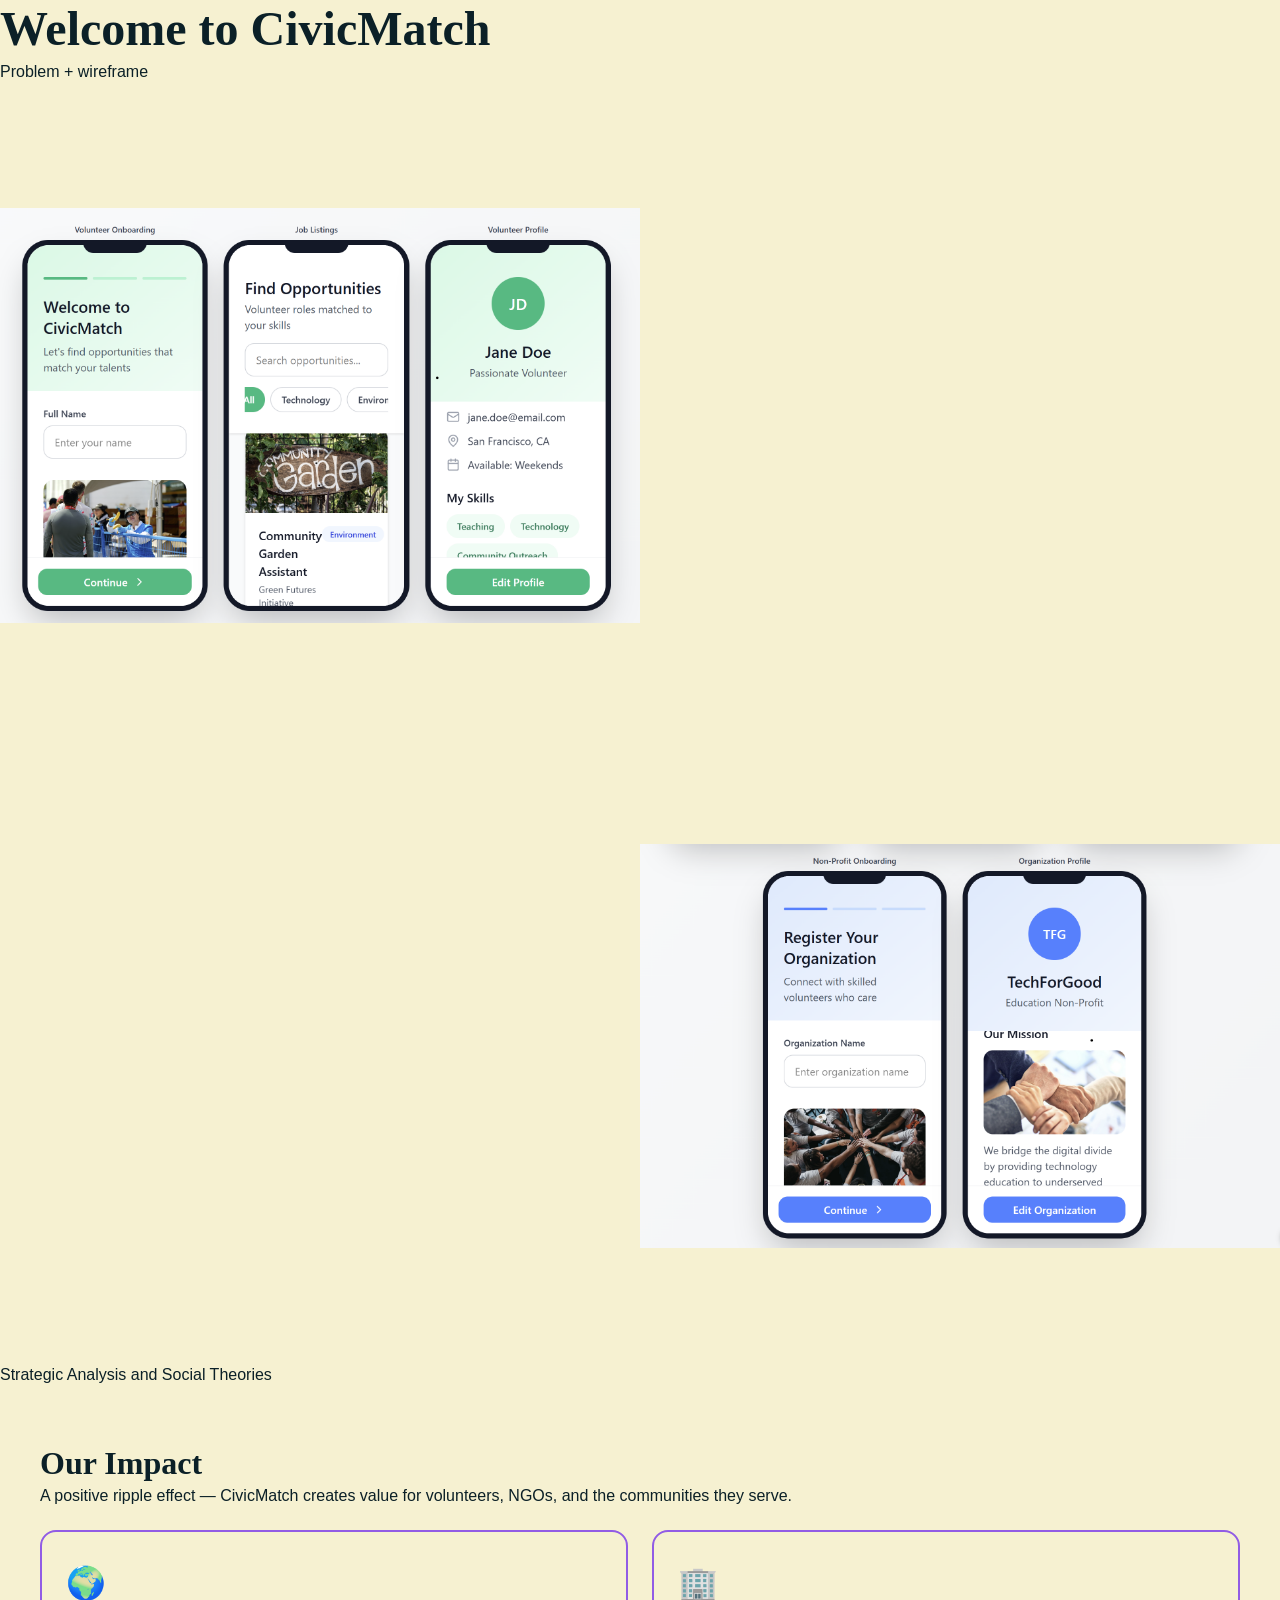
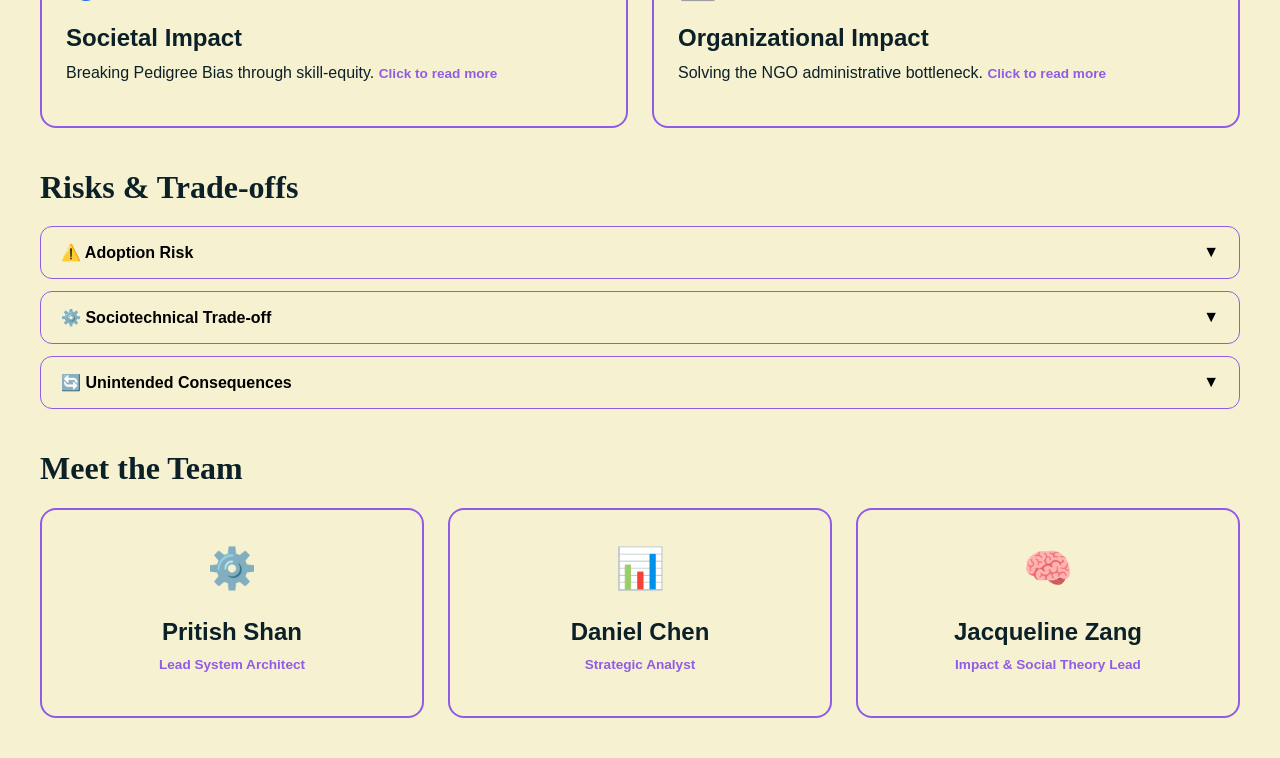
==== index.html @ 81a557d1 "impact + team section, style changes + js addition" ====
<!DOCTYPE html>
<html lang="en">
<head>
    <meta charset="UTF-8">
    <meta name="viewport" content="width=device-width, initial-scale=1.0">
    <title>CivicMatch</title>
    <link rel="stylesheet" href="style.css">
    <script src="script.js" defer></script>
</head>
<body>
    <h1>Welcome to CivicMatch</h1>
    <div class="wireframes"><p>Problem + wireframe</p>
        <img class="left" alt="volunteer view "src="./assets/volunteer_view.png"/>
        <img class="right" alt="org"src="./assets/organization_view.png"/>
    </div>
    <div><p>Strategic Analysis and Social Theories</p></div>
    <div id="impact">

        <h2>Our Impact</h2>
        <p>A positive ripple effect — CivicMatch creates value for volunteers, NGOs, and the communities they serve.</p>

        <div class="impact-cards">
            <div class="impact-card" onclick="expandCard(this)">
            <div class="impact-icon">🌍</div>
            <h3>Societal Impact</h3>
            <p class="card-preview">Breaking Pedigree Bias through skill-equity. <span class="read-more-hint">Click to read more</span></p>
            <p class="card-full">We weight community-lived experience equally with degrees, expanding who gets recognized as an expert. We gather people truly passionate about social good — those willing to put their professional skills to work for their communities.</p>
            </div>
            <div class="impact-card" onclick="expandCard(this)">
            <div class="impact-icon">🏢</div>
            <h3>Organizational Impact</h3>
            <p class="card-preview">Solving the NGO administrative bottleneck. <span class="read-more-hint">Click to read more</span></p>
            <p class="card-full">By automating the screening process, we allow non-profits to scale their impact without needing more human capital — freeing staff to focus on the mission, not the paperwork.</p>
            </div>
        </div>

        <h2>Risks & Trade-offs</h2>

        <div class="risk-list">
            <div class="risk-item">
            <button class="risk-btn" onclick="toggleRisk(this)">⚠️ Adoption Risk <span class="arrow">▼</span></button>
            <div class="risk-content">
                <p>Ease of use isn't enough. If students don't perceive the Impact Passport as a legitimate credential, adoption will stall. We mitigate this through institutional partnerships with universities and recruiters.</p>
            </div>
            </div>
            <div class="risk-item">
            <button class="risk-btn" onclick="toggleRisk(this)">⚙️ Sociotechnical Trade-off <span class="arrow">▼</span></button>
            <div class="risk-content">
                <p>AI-driven platforms risk making community service feel cold. We counteract this with:</p>
                <ul>
                <li><strong>Human-Centric Connection:</strong> The AI handles only logistics. The service stays human-to-human.</li>
                <li><strong>Algorithmic Equity:</strong> Our Skill-Graph weights lived experience equally with academic credentials.</li>
                </ul>
            </div>
            </div>
            <div class="risk-item">
            <button class="risk-btn" onclick="toggleRisk(this)">🔄 Unintended Consequences <span class="arrow">▼</span></button>
            <div class="risk-content">
                <p>Our system identifies tasks NGOs leave undone due to budget constraints. We don't replace jobs — we fill the gaps that hold community progress back.</p>
            </div>
            </div>
        </div>

        <h2>Meet the Team</h2>

        <div class="team-grid">
            <div class="team-card" onclick="showBio('pritish')">
            <div class="team-icon">⚙️</div>
            <h3>Pritish Shan</h3>
            <p class="team-role">Lead System Architect</p>
            </div>
            <div class="team-card" onclick="showBio('daniel')">
            <div class="team-icon">📊</div>
            <h3>Daniel Chen</h3>
            <p class="team-role">Strategic Analyst</p>
            </div>
            <div class="team-card" onclick="showBio('jacqueline')">
            <div class="team-icon">🧠</div>
            <h3>Jacqueline Zang</h3>
            <p class="team-role">Impact & Social Theory Lead</p>
            </div>
        </div>

        <div id="bio-box">
            <button id="bio-close" onclick="closeBio()">✕</button>
            <div id="bio-content"></div>
        </div>

        </div>
        </body>
        </html>
---- style.css ----
.wireframes img {
    width: 50vw;
    height: 70vh;
}
.wireframes {
    display: flex;
    flex-direction: column;
    width: 100%; /* Use 100% instead of 100vw to avoid scrollbars */
}

.wireframes .left {
    align-self: flex-start;
    border-radius: 25px;
}
.wireframes .right {
    align-self: flex-end;
    border-radius: 25px;
}

@import url('https://fonts.googleapis.com/css2?family=Playfair+Display:wght@600;700&family=DM+Sans:wght@300;400;500;600&display=swap');

/* ─── COLOR VARIABLES ─────────────────────────
   Use these everywhere instead of hardcoding hex.
   Example: color: var(--navy);
─────────────────────────────────────────────── */
:root {
  --navy:      #0B2027;   /* headings, navbar, footer backgrounds */
  --teal:      #40798C;   /* buttons, links, highlights */
  --teal-soft: #70A9A1;   /* hover states, icons */
  --mint:      #E5FBED;   /* light section backgrounds, cards */
  --sage:      #CFD7C7;   /* borders, dividers */
  --cream:     #F6F1D1;   /* page background */
}

/* ─── BASE ────────────────────────────────────── */
*, *::before, *::after {
  box-sizing: border-box;
  margin: 0;
  padding: 0;
}

body {
  font-family: 'DM Sans', sans-serif;
  font-size: 16px;
  line-height: 1.7;
  color: var(--navy);
  background-color: var(--cream);
}

/* ─── TYPOGRAPHY ──────────────────────────────── */
h1, h2 {
  font-family: 'Playfair Display', serif;
  font-weight: 700;
  color: var(--navy);
  line-height: 1.2;
}

h3, h4, h5, h6 {
  font-family: 'DM Sans', sans-serif;
  font-weight: 600;
  color: var(--navy);
}

h1 { font-size: 3rem; }
h2 { font-size: 2rem; }
h3 { font-size: 1.5rem; }
h4 { font-size: 1.25rem; }

p { margin-bottom: 1rem; }

a {
  color: var(--teal);
  text-decoration: none;
}

a:hover {
  color: var(--teal-soft);
}

/* ─── WIREFRAME IMAGES (from starter) ────────── */
.wireframes {
  display: flex;
  flex-direction: column;
  width: 100%;
}

.wireframes img {
  width: 50vw;
  height: 70vh;
  object-fit: contain;
}

.wireframes .left {
  align-self: flex-start;
  border-radius: 25px;
}

.wireframes .right {
  align-self: flex-end;
  border-radius: 25px;
}

#impact {
  padding: 40px;
}

.impact-cards {
  display: grid;
  grid-template-columns: 1fr 1fr;
  gap: 24px;
  margin: 20px 0 40px 0;
}

.impact-card {
  border: 2px solid #915CE5;
  border-radius: 16px;
  padding: 24px;
  cursor: pointer;
  transition: box-shadow 0.2s;
}

.impact-card:hover {
  box-shadow: 0 4px 16px rgba(145, 92, 229, 0.2);
}

.impact-icon {
  font-size: 2rem;
  margin-bottom: 8px;
}

.card-full {
  display: none;
  margin-top: 10px;
  color: #555;
}

.read-more-hint {
  color: #915CE5;
  font-weight: bold;
  font-size: 0.85rem;
}

.risk-list {
  margin: 20px 0 40px 0;
}

.risk-item {
  border: 1px solid #915CE5;
  border-radius: 12px;
  margin-bottom: 12px;
  overflow: hidden;
}

.risk-btn {
  width: 100%;
  text-align: left;
  padding: 16px 20px;
  font-size: 1rem;
  font-weight: bold;
  background: none;
  border: none;
  cursor: pointer;
  display: flex;
  justify-content: space-between;
}

.risk-btn:hover {
  background-color: #f3eeff;
}

.risk-content {
  display: none;
  padding: 0 20px 16px 20px;
}

.risk-content ul {
  margin-top: 8px;
  padding-left: 20px;
}

.risk-content li {
  margin-bottom: 6px;
}

.team-grid {
  display: grid;
  grid-template-columns: 1fr 1fr 1fr;
  gap: 24px;
  margin-top: 20px;
}

.team-card {
  border: 2px solid #915CE5;
  border-radius: 16px;
  padding: 24px;
  text-align: center;
  cursor: pointer;
  transition: box-shadow 0.2s;
}

.team-card:hover {
  box-shadow: 0 4px 16px rgba(145, 92, 229, 0.2);
}

.team-icon {
  font-size: 2.5rem;
  margin-bottom: 10px;
}

.team-role {
  color: #915CE5;
  font-weight: bold;
  font-size: 0.85rem;
}

#bio-box {
  display: none;
  border: 2px solid #915CE5;
  border-radius: 16px;
  padding: 30px;
  margin-top: 24px;
  position: relative;
}

#bio-close {
  position: absolute;
  top: 12px;
  right: 16px;
  background: none;
  border: none;
  font-size: 1.2rem;
  cursor: pointer;
  color: #915CE5;
}
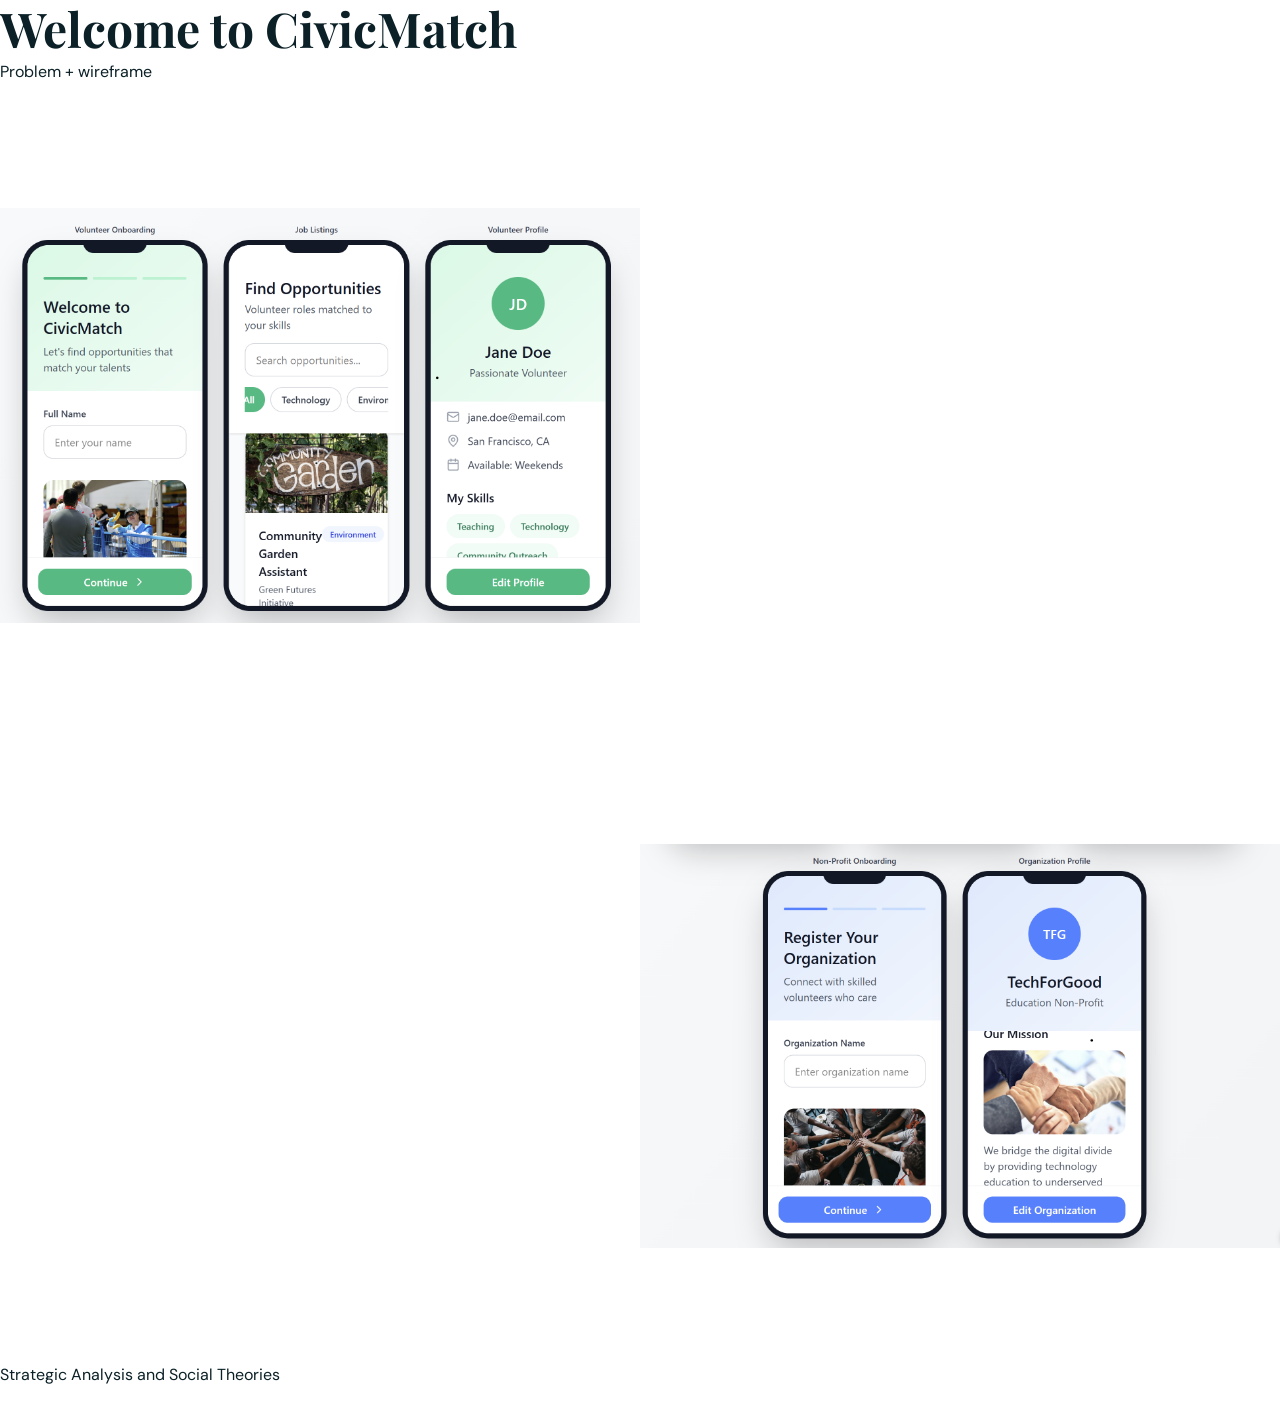
==== commit 3ff0f2c6: "edit index.html for impact.html" ====
--- a/index.html
+++ b/index.html
@@ -14,78 +14,5 @@
         <img class="right" alt="org"src="./assets/organization_view.png"/>
     </div>
     <div><p>Strategic Analysis and Social Theories</p></div>
-    <div id="impact">
-
-        <h2>Our Impact</h2>
-        <p>A positive ripple effect — CivicMatch creates value for volunteers, NGOs, and the communities they serve.</p>
-
-        <div class="impact-cards">
-            <div class="impact-card" onclick="expandCard(this)">
-            <div class="impact-icon">🌍</div>
-            <h3>Societal Impact</h3>
-            <p class="card-preview">Breaking Pedigree Bias through skill-equity. <span class="read-more-hint">Click to read more</span></p>
-            <p class="card-full">We weight community-lived experience equally with degrees, expanding who gets recognized as an expert. We gather people truly passionate about social good — those willing to put their professional skills to work for their communities.</p>
-            </div>
-            <div class="impact-card" onclick="expandCard(this)">
-            <div class="impact-icon">🏢</div>
-            <h3>Organizational Impact</h3>
-            <p class="card-preview">Solving the NGO administrative bottleneck. <span class="read-more-hint">Click to read more</span></p>
-            <p class="card-full">By automating the screening process, we allow non-profits to scale their impact without needing more human capital — freeing staff to focus on the mission, not the paperwork.</p>
-            </div>
-        </div>
-
-        <h2>Risks & Trade-offs</h2>
-
-        <div class="risk-list">
-            <div class="risk-item">
-            <button class="risk-btn" onclick="toggleRisk(this)">⚠️ Adoption Risk <span class="arrow">▼</span></button>
-            <div class="risk-content">
-                <p>Ease of use isn't enough. If students don't perceive the Impact Passport as a legitimate credential, adoption will stall. We mitigate this through institutional partnerships with universities and recruiters.</p>
-            </div>
-            </div>
-            <div class="risk-item">
-            <button class="risk-btn" onclick="toggleRisk(this)">⚙️ Sociotechnical Trade-off <span class="arrow">▼</span></button>
-            <div class="risk-content">
-                <p>AI-driven platforms risk making community service feel cold. We counteract this with:</p>
-                <ul>
-                <li><strong>Human-Centric Connection:</strong> The AI handles only logistics. The service stays human-to-human.</li>
-                <li><strong>Algorithmic Equity:</strong> Our Skill-Graph weights lived experience equally with academic credentials.</li>
-                </ul>
-            </div>
-            </div>
-            <div class="risk-item">
-            <button class="risk-btn" onclick="toggleRisk(this)">🔄 Unintended Consequences <span class="arrow">▼</span></button>
-            <div class="risk-content">
-                <p>Our system identifies tasks NGOs leave undone due to budget constraints. We don't replace jobs — we fill the gaps that hold community progress back.</p>
-            </div>
-            </div>
-        </div>
-
-        <h2>Meet the Team</h2>
-
-        <div class="team-grid">
-            <div class="team-card" onclick="showBio('pritish')">
-            <div class="team-icon">⚙️</div>
-            <h3>Pritish Shan</h3>
-            <p class="team-role">Lead System Architect</p>
-            </div>
-            <div class="team-card" onclick="showBio('daniel')">
-            <div class="team-icon">📊</div>
-            <h3>Daniel Chen</h3>
-            <p class="team-role">Strategic Analyst</p>
-            </div>
-            <div class="team-card" onclick="showBio('jacqueline')">
-            <div class="team-icon">🧠</div>
-            <h3>Jacqueline Zang</h3>
-            <p class="team-role">Impact & Social Theory Lead</p>
-            </div>
-        </div>
-
-        <div id="bio-box">
-            <button id="bio-close" onclick="closeBio()">✕</button>
-            <div id="bio-content"></div>
-        </div>
-
-        </div>
-        </body>
-        </html>+</body>
+</html>
--- a/style.css
+++ b/style.css
@@ -1,3 +1,5 @@
+@import url('https://fonts.googleapis.com/css2?family=Playfair+Display:wght@600;700&family=DM+Sans:wght@300;400;500;600&display=swap');
+
 .wireframes img {
     width: 50vw;
     height: 70vh;
@@ -16,8 +18,6 @@
     align-self: flex-end;
     border-radius: 25px;
 }
-
-@import url('https://fonts.googleapis.com/css2?family=Playfair+Display:wght@600;700&family=DM+Sans:wght@300;400;500;600&display=swap');
 
 /* ─── COLOR VARIABLES ─────────────────────────
    Use these everywhere instead of hardcoding hex.
@@ -29,7 +29,7 @@
   --teal-soft: #70A9A1;   /* hover states, icons */
   --mint:      #E5FBED;   /* light section backgrounds, cards */
   --sage:      #CFD7C7;   /* borders, dividers */
-  --cream:     #F6F1D1;   /* page background */
+  --cream:     #FFFFFF;   /* page background */
 }
 
 /* ─── BASE ────────────────────────────────────── */
@@ -100,135 +100,400 @@
   border-radius: 25px;
 }
 
-#impact {
-  padding: 40px;
-}
-
-.impact-cards {
+/* ── NAV ─────────────────────────────────────────────────────── */
+.ip-nav {
+  display: flex;
+  align-items: center;
+  justify-content: space-between;
+  padding: 20px 60px;
+  background: #ffffff;
+  border-bottom: 1px solid var(--sage);
+  position: sticky;
+  top: 0;
+  z-index: 100;
+}
+
+.ip-nav-logo {
+  font-family: 'Playfair Display', serif;
+  font-size: 1.4rem;
+  font-weight: 700;
+  color: var(--navy);
+  text-decoration: none;
+}
+
+.ip-nav-links {
+  display: flex;
+  gap: 32px;
+}
+
+.ip-nav-links a {
+  font-size: 0.9rem;
+  font-weight: 500;
+  color: var(--navy);
+  text-decoration: none;
+  opacity: 0.6;
+  transition: opacity 0.2s;
+}
+
+.ip-nav-links a:hover,
+.ip-nav-active {
+  opacity: 1 !important;
+}
+
+/* ── HERO ─────────────────────────────────────────────────────── */
+.ip-hero {
+  padding: 100px 60px 60px;
+  background: #ffffff;
+  max-width: 900px;
+}
+
+.ip-eyebrow {
+  font-size: 0.72rem;
+  font-weight: 600;
+  letter-spacing: 0.16em;
+  text-transform: uppercase;
+  color: var(--teal);
+  margin-bottom: 20px;
+}
+
+.ip-eyebrow-light {
+  color: var(--teal-soft);
+}
+
+.ip-hero-title {
+  font-family: 'Playfair Display', serif;
+  font-size: 5rem;
+  font-weight: 700;
+  color: var(--navy);
+  line-height: 1.05;
+  margin-bottom: 24px;
+}
+
+.ip-accent {
+  color: var(--teal);
+}
+
+.ip-hero-sub {
+  font-size: 1.1rem;
+  color: #666;
+  max-width: 520px;
+  line-height: 1.7;
+  margin-bottom: 40px;
+}
+
+.ip-hero-line {
+  width: 60px;
+  height: 3px;
+  background: var(--teal);
+  border-radius: 2px;
+}
+
+/* ── SECTIONS ─────────────────────────────────────────────────── */
+.ip-section {
+  padding: 80px 60px;
+  background: #ffffff;
+}
+
+.ip-section-dark {
+  background: var(--navy);
+}
+
+.ip-section-title {
+  font-family: 'Playfair Display', serif;
+  font-size: 2.4rem;
+  font-weight: 700;
+  color: var(--navy);
+  margin-bottom: 48px;
+  margin-top: 8px;
+}
+
+.ip-text-light {
+  color: #ffffff;
+}
+
+/* ── DIVIDER ──────────────────────────────────────────────────── */
+.ip-divider {
+  display: flex;
+  align-items: center;
+  gap: 20px;
+  padding: 0 60px;
+  background: #ffffff;
+}
+
+.ip-divider::before,
+.ip-divider::after {
+  content: '';
+  flex: 1;
+  height: 1px;
+  background: var(--sage);
+}
+
+.ip-divider span {
+  font-size: 0.72rem;
+  font-weight: 600;
+  letter-spacing: 0.16em;
+  text-transform: uppercase;
+  color: var(--teal);
+  white-space: nowrap;
+}
+
+/* ── IMPACT CARDS ─────────────────────────────────────────────── */
+.ip-cards {
   display: grid;
   grid-template-columns: 1fr 1fr;
   gap: 24px;
-  margin: 20px 0 40px 0;
-}
-
-.impact-card {
-  border: 2px solid #915CE5;
-  border-radius: 16px;
-  padding: 24px;
+}
+
+.ip-card {
+  background: #ffffff;
+  border: 1px solid var(--sage);
+  border-radius: 20px;
+  padding: 36px;
   cursor: pointer;
-  transition: box-shadow 0.2s;
-}
-
-.impact-card:hover {
-  box-shadow: 0 4px 16px rgba(145, 92, 229, 0.2);
-}
-
-.impact-icon {
-  font-size: 2rem;
-  margin-bottom: 8px;
-}
-
-.card-full {
+  transition: border-color 0.2s, transform 0.2s;
+}
+
+.ip-card:hover {
+  border-color: var(--teal);
+  transform: translateY(-3px);
+}
+
+.ip-card-top {
+  display: flex;
+  align-items: center;
+  gap: 12px;
+  margin-bottom: 16px;
+}
+
+.ip-card-icon {
+  font-size: 1.5rem;
+}
+
+.ip-card-tag {
+  font-size: 0.72rem;
+  font-weight: 600;
+  letter-spacing: 0.1em;
+  text-transform: uppercase;
+  color: var(--teal);
+  background: var(--mint);
+  padding: 4px 10px;
+  border-radius: 999px;
+}
+
+.ip-card-title {
+  font-family: 'Playfair Display', serif;
+  font-size: 1.5rem;
+  color: var(--navy);
+  margin-bottom: 12px;
+}
+
+.ip-card-preview {
+  color: #555;
+  margin-bottom: 0;
+}
+
+.ip-card-full {
   display: none;
-  margin-top: 10px;
   color: #555;
-}
-
-.read-more-hint {
-  color: #915CE5;
-  font-weight: bold;
-  font-size: 0.85rem;
-}
-
-.risk-list {
-  margin: 20px 0 40px 0;
-}
-
-.risk-item {
-  border: 1px solid #915CE5;
-  border-radius: 12px;
-  margin-bottom: 12px;
-  overflow: hidden;
-}
-
-.risk-btn {
+  margin-top: 16px;
+  padding-top: 16px;
+  border-top: 1px solid var(--sage);
+  line-height: 1.7;
+}
+
+.ip-card-hint {
+  font-size: 0.82rem;
+  font-weight: 600;
+  color: var(--teal);
+}
+
+/* ── RISKS ────────────────────────────────────────────────────── */
+.ip-risks {
+  display: flex;
+  flex-direction: column;
+  border-top: 1px solid rgba(255,255,255,0.12);
+}
+
+.ip-risk {
+  border-bottom: 1px solid rgba(255,255,255,0.12);
+}
+
+.ip-risk-btn {
   width: 100%;
-  text-align: left;
-  padding: 16px 20px;
-  font-size: 1rem;
-  font-weight: bold;
+  display: flex;
+  align-items: center;
+  justify-content: space-between;
+  padding: 28px 0;
   background: none;
   border: none;
   cursor: pointer;
-  display: flex;
-  justify-content: space-between;
-}
-
-.risk-btn:hover {
-  background-color: #f3eeff;
-}
-
-.risk-content {
+  font-family: 'DM Sans', sans-serif;
+  font-size: 1rem;
+  font-weight: 600;
+  color: #ffffff;
+  text-align: left;
+}
+
+.ip-risk-btn:hover {
+  color: var(--teal-soft);
+}
+
+.ip-arrow {
+  font-size: 1.4rem;
+  font-weight: 300;
+  transition: transform 0.2s;
+  color: var(--teal-soft);
+}
+
+.ip-arrow.open {
+  transform: rotate(45deg);
+}
+
+.ip-risk-tag {
+  font-size: 0.65rem;
+  background: var(--teal);
+  color: #ffffff;
+  padding: 2px 8px;
+  border-radius: 999px;
+  margin-left: 8px;
+  vertical-align: middle;
+}
+
+.ip-risk-content {
   display: none;
-  padding: 0 20px 16px 20px;
-}
-
-.risk-content ul {
-  margin-top: 8px;
+  padding: 0 0 28px 0;
+  color: var(--sage);
+  line-height: 1.7;
+}
+
+.ip-risk-content p {
+  color: var(--sage);
+}
+
+.ip-risk-content ul {
+  margin-top: 12px;
   padding-left: 20px;
-}
-
-.risk-content li {
-  margin-bottom: 6px;
-}
-
-.team-grid {
+  display: flex;
+  flex-direction: column;
+  gap: 8px;
+}
+
+.ip-risk-content li {
+  color: var(--sage);
+}
+
+/* ── TEAM ─────────────────────────────────────────────────────── */
+.ip-team {
   display: grid;
   grid-template-columns: 1fr 1fr 1fr;
   gap: 24px;
-  margin-top: 20px;
-}
-
-.team-card {
-  border: 2px solid #915CE5;
+  margin-bottom: 40px;
+}
+
+.ip-team-card {
+  border: 1px solid var(--sage);
+  border-radius: 20px;
+  padding: 36px 28px;
+  cursor: pointer;
+  transition: border-color 0.2s, transform 0.2s;
+  background: #ffffff;
+}
+
+.ip-team-card:hover {
+  border-color: var(--teal);
+  transform: translateY(-3px);
+}
+
+.ip-team-icon {
+  width: 64px;
+  height: 64px;
   border-radius: 16px;
-  padding: 24px;
-  text-align: center;
-  cursor: pointer;
-  transition: box-shadow 0.2s;
-}
-
-.team-card:hover {
-  box-shadow: 0 4px 16px rgba(145, 92, 229, 0.2);
-}
-
-.team-icon {
-  font-size: 2.5rem;
-  margin-bottom: 10px;
-}
-
-.team-role {
-  color: #915CE5;
-  font-weight: bold;
-  font-size: 0.85rem;
-}
-
-#bio-box {
+  display: flex;
+  align-items: center;
+  justify-content: center;
+  font-size: 1.8rem;
+  margin-bottom: 20px;
+}
+
+.ip-team-card h3 {
+  font-size: 1.2rem;
+  color: var(--navy);
+  margin-bottom: 4px;
+}
+
+.ip-team-role {
+  font-size: 0.78rem;
+  font-weight: 600;
+  color: var(--teal);
+  text-transform: uppercase;
+  letter-spacing: 0.08em;
+  margin-bottom: 16px;
+  display: block;
+}
+
+.ip-team-hint {
+  font-size: 0.82rem;
+  font-weight: 600;
+  color: var(--teal);
+  opacity: 0.6;
+  transition: opacity 0.2s;
+}
+
+.ip-team-card:hover .ip-team-hint {
+  opacity: 1;
+}
+
+/* ── BIO PANEL ────────────────────────────────────────────────── */
+.ip-bio {
   display: none;
-  border: 2px solid #915CE5;
-  border-radius: 16px;
-  padding: 30px;
-  margin-top: 24px;
+  background: var(--mint);
+  border: 1px solid var(--teal);
+  border-radius: 20px;
+  padding: 40px;
   position: relative;
-}
-
-#bio-close {
+  animation: fadeIn 0.25s ease;
+}
+
+@keyframes fadeIn {
+  from { opacity: 0; transform: translateY(10px); }
+  to   { opacity: 1; transform: translateY(0); }
+}
+
+.ip-bio-close {
   position: absolute;
-  top: 12px;
-  right: 16px;
+  top: 16px;
+  right: 20px;
   background: none;
   border: none;
-  font-size: 1.2rem;
+  font-size: 1.1rem;
   cursor: pointer;
-  color: #915CE5;
-}+  color: var(--teal);
+  font-weight: 600;
+}
+
+.ip-bio h3 {
+  font-size: 1.4rem;
+  color: var(--navy);
+  margin-bottom: 4px;
+}
+
+.ip-bio ul {
+  padding-left: 20px;
+  display: flex;
+  flex-direction: column;
+  gap: 10px;
+  margin-top: 16px;
+}
+
+.ip-bio li {
+  color: var(--navy);
+  line-height: 1.6;
+}
+
+/* ── FOOTER ───────────────────────────────────────────────────── */
+.ip-footer {
+  padding: 40px 60px;
+  background: var(--navy);
+  color: var(--sage);
+  font-size: 0.85rem;
+}
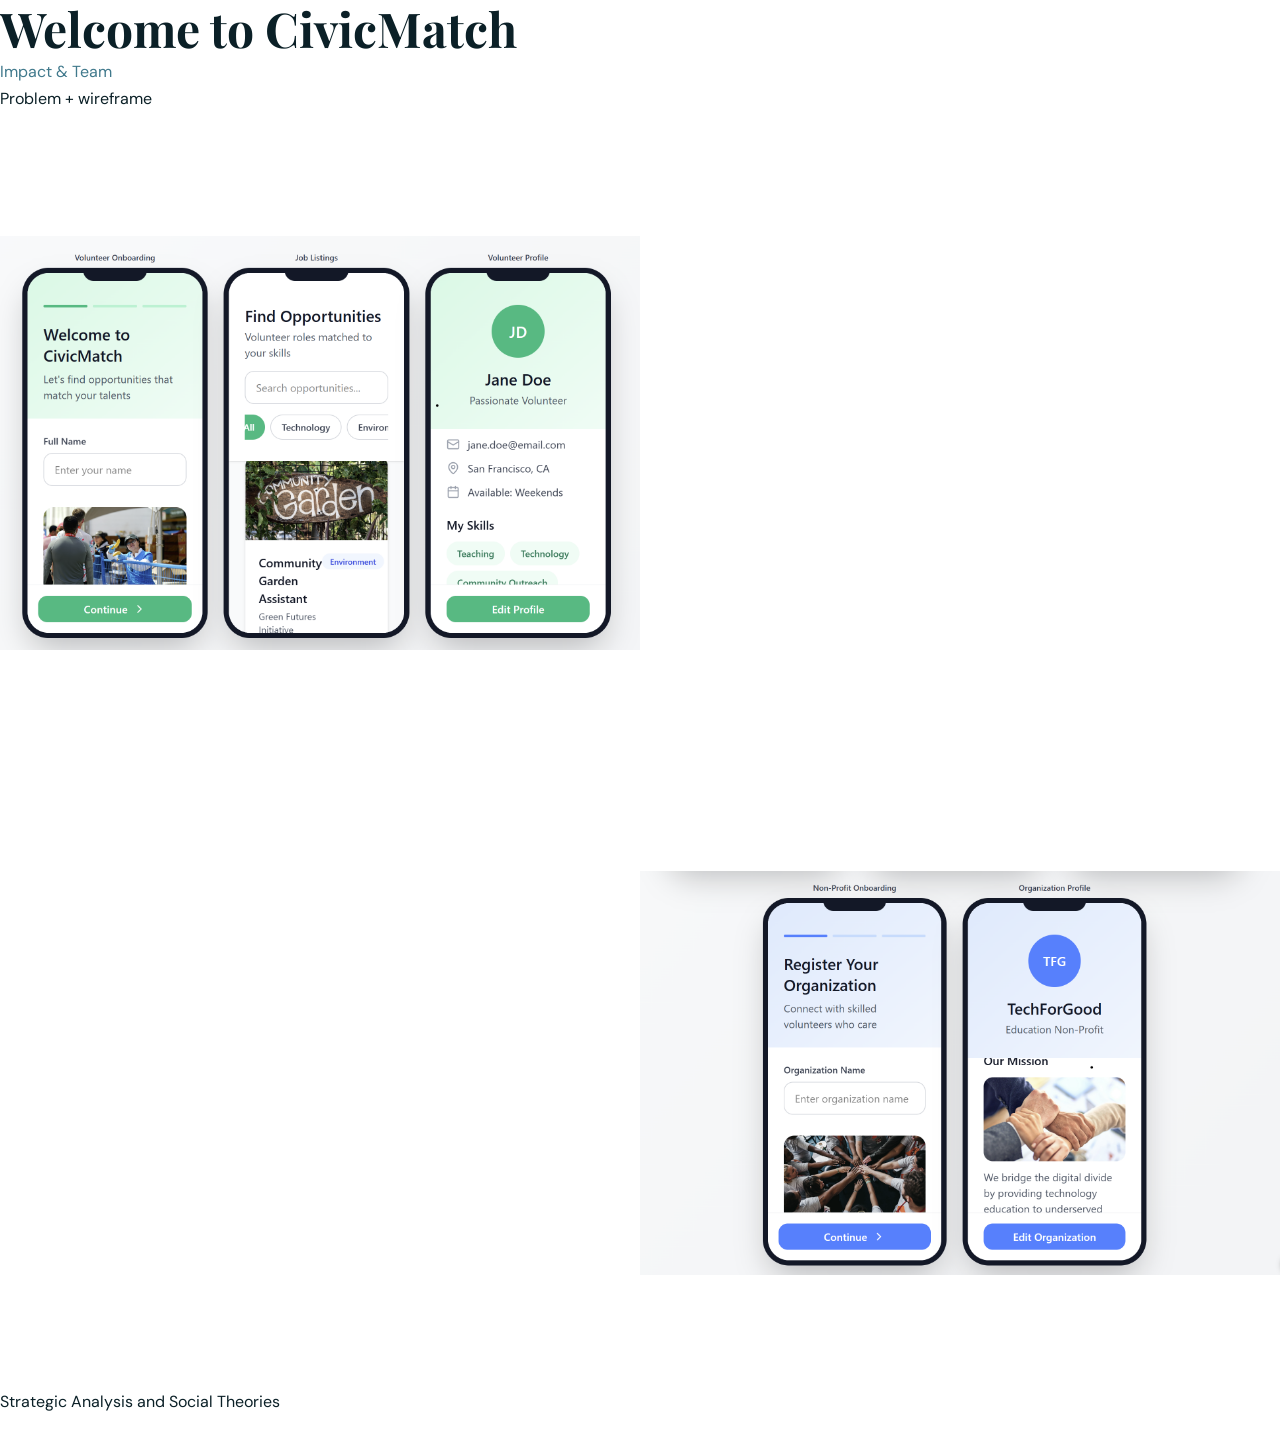
==== commit 0729804d: "add to nav bar" ====
--- a/index.html
+++ b/index.html
@@ -9,6 +9,7 @@
 </head>
 <body>
     <h1>Welcome to CivicMatch</h1>
+    <a href="impact.html">Impact & Team</a>
     <div class="wireframes"><p>Problem + wireframe</p>
         <img class="left" alt="volunteer view "src="./assets/volunteer_view.png"/>
         <img class="right" alt="org"src="./assets/organization_view.png"/>
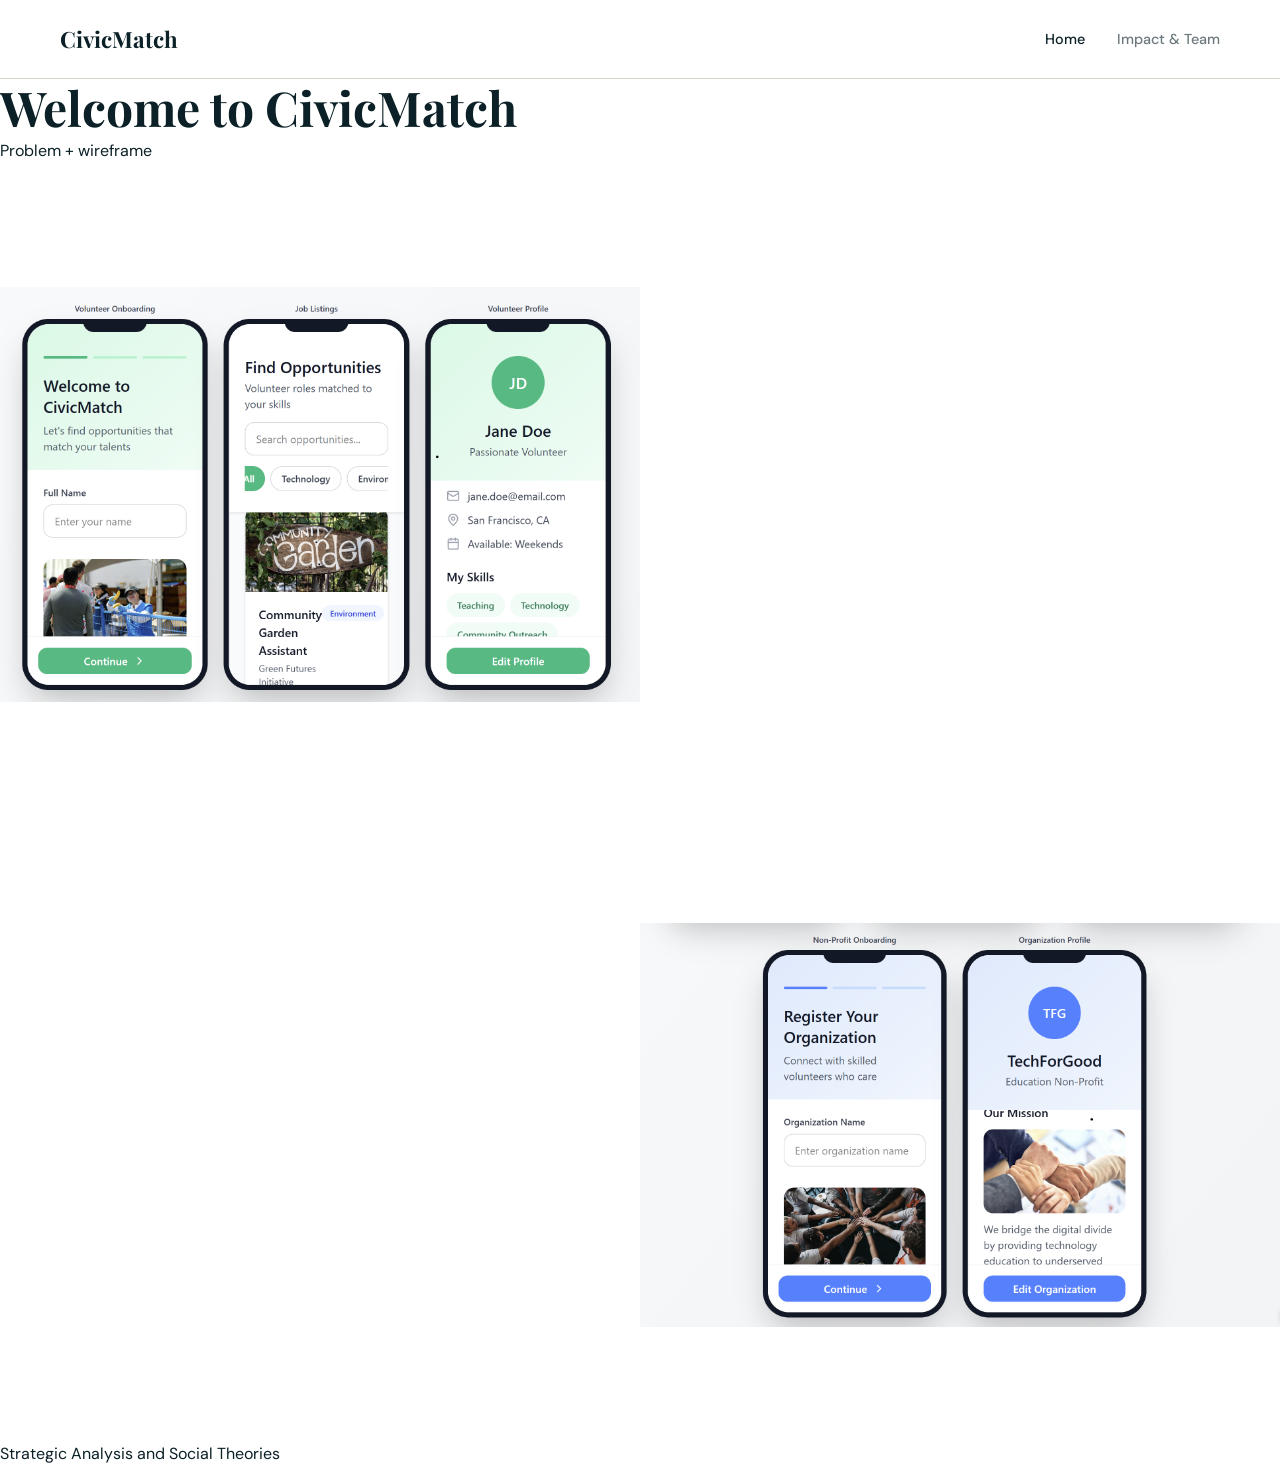
==== commit c4b5d8a9: "finalized impact.html page and updated nav bar for home page" ====
--- a/index.html
+++ b/index.html
@@ -1,19 +1,33 @@
 <!DOCTYPE html>
 <html lang="en">
 <head>
-    <meta charset="UTF-8">
-    <meta name="viewport" content="width=device-width, initial-scale=1.0">
-    <title>CivicMatch</title>
-    <link rel="stylesheet" href="style.css">
-    <script src="script.js" defer></script>
+  <meta charset="UTF-8">
+  <meta name="viewport" content="width=device-width, initial-scale=1.0">
+  <title>CivicMatch</title>
+  <link rel="stylesheet" href="style.css">
+  <link rel="preconnect" href="https://fonts.googleapis.com">
+  <link href="https://fonts.googleapis.com/css2?family=Playfair+Display:wght@600;700&family=DM+Sans:wght@300;400;500;600&display=swap" rel="stylesheet">
+  <script src="script.js" defer></script>
 </head>
 <body>
-    <h1>Welcome to CivicMatch</h1>
-    <a href="impact.html">Impact & Team</a>
-    <div class="wireframes"><p>Problem + wireframe</p>
-        <img class="left" alt="volunteer view "src="./assets/volunteer_view.png"/>
-        <img class="right" alt="org"src="./assets/organization_view.png"/>
+
+  <!-- NAV -->
+  <nav class="ip-nav">
+    <a class="ip-nav-logo" href="index.html">CivicMatch</a>
+    <div class="ip-nav-links">
+      <a href="index.html" class="ip-nav-active">Home</a>
+      <a href="impact.html">Impact & Team</a>
     </div>
-    <div><p>Strategic Analysis and Social Theories</p></div>
+  </nav>
+
+  <!-- CONTENT -->
+  <h1>Welcome to CivicMatch</h1>
+  <div class="wireframes">
+    <p>Problem + wireframe</p>
+    <img class="left" alt="volunteer view" src="./assets/volunteer_view.png"/>
+    <img class="right" alt="org" src="./assets/organization_view.png"/>
+  </div>
+  <div><p>Strategic Analysis and Social Theories</p></div>
+
 </body>
 </html>
--- a/style.css
+++ b/style.css
@@ -1,38 +1,14 @@
 @import url('https://fonts.googleapis.com/css2?family=Playfair+Display:wght@600;700&family=DM+Sans:wght@300;400;500;600&display=swap');
 
-.wireframes img {
-    width: 50vw;
-    height: 70vh;
-}
-.wireframes {
-    display: flex;
-    flex-direction: column;
-    width: 100%; /* Use 100% instead of 100vw to avoid scrollbars */
-}
-
-.wireframes .left {
-    align-self: flex-start;
-    border-radius: 25px;
-}
-.wireframes .right {
-    align-self: flex-end;
-    border-radius: 25px;
-}
-
-/* ─── COLOR VARIABLES ─────────────────────────
-   Use these everywhere instead of hardcoding hex.
-   Example: color: var(--navy);
-─────────────────────────────────────────────── */
 :root {
-  --navy:      #0B2027;   /* headings, navbar, footer backgrounds */
-  --teal:      #40798C;   /* buttons, links, highlights */
-  --teal-soft: #70A9A1;   /* hover states, icons */
-  --mint:      #E5FBED;   /* light section backgrounds, cards */
-  --sage:      #CFD7C7;   /* borders, dividers */
-  --cream:     #FFFFFF;   /* page background */
-}
-
-/* ─── BASE ────────────────────────────────────── */
+  --navy:      #0B2027;
+  --teal:      #40798C;
+  --teal-soft: #70A9A1;
+  --mint:      #E5FBED;
+  --sage:      #CFD7C7;
+  --cream:     #FFFFFF;
+}
+
 *, *::before, *::after {
   box-sizing: border-box;
   margin: 0;
@@ -47,7 +23,6 @@
   background-color: var(--cream);
 }
 
-/* ─── TYPOGRAPHY ──────────────────────────────── */
 h1, h2 {
   font-family: 'Playfair Display', serif;
   font-weight: 700;
@@ -77,7 +52,6 @@
   color: var(--teal-soft);
 }
 
-/* ─── WIREFRAME IMAGES (from starter) ────────── */
 .wireframes {
   display: flex;
   flex-direction: column;
@@ -162,7 +136,7 @@
 
 .ip-hero-title {
   font-family: 'Playfair Display', serif;
-  font-size: 5rem;
+  font-size: 7rem;
   font-weight: 700;
   color: var(--navy);
   line-height: 1.05;
@@ -200,7 +174,7 @@
 
 .ip-section-title {
   font-family: 'Playfair Display', serif;
-  font-size: 2.4rem;
+  font-size: 3.5rem;
   font-weight: 700;
   color: var(--navy);
   margin-bottom: 48px;
@@ -237,74 +211,98 @@
   white-space: nowrap;
 }
 
-/* ── IMPACT CARDS ─────────────────────────────────────────────── */
-.ip-cards {
+/* ── FULL IMPACT SECTIONS ────────────────────── */
+.ip-impact-full {
+  padding: 120px 60px;
+  background: #ffffff;
+  border-bottom: 1px solid var(--sage);
+  display: flex;
+  gap: 80px;
+  align-items: center;
+}
+
+.ip-impact-full:nth-child(even) {
+  flex-direction: row-reverse;
+}
+
+.ip-impact-full:nth-child(odd) {
+  flex-direction: row;
+}
+
+.ip-impact-text {
+  flex: 1;
+}
+
+.ip-impact-image {
+  flex: 1;
+}
+
+.ip-impact-image img {
+  width: 100%;
+  border-radius: 20px;
+  object-fit: cover;
+  height: 400px;
+}
+
+.ip-impact-title {
+  font-family: 'Playfair Display', serif;
+  font-size: 5rem;
+  font-weight: 700;
+  color: var(--navy);
+  line-height: 1.05;
+  margin: 16px 0 32px 0;
+}
+
+.ip-impact-body {
+  font-size: 1.3rem;
+  color: #444;
+  max-width: 800px;
+  line-height: 1.8;
+  margin: 0;
+}
+
+/* ── PHOTO GRID ──────────────────────────────── */
+.ip-photo-grid {
   display: grid;
   grid-template-columns: 1fr 1fr;
-  gap: 24px;
-}
-
-.ip-card {
-  background: #ffffff;
-  border: 1px solid var(--sage);
-  border-radius: 20px;
-  padding: 36px;
-  cursor: pointer;
-  transition: border-color 0.2s, transform 0.2s;
-}
-
-.ip-card:hover {
-  border-color: var(--teal);
-  transform: translateY(-3px);
-}
-
-.ip-card-top {
-  display: flex;
-  align-items: center;
+  grid-template-rows: auto auto;
   gap: 12px;
-  margin-bottom: 16px;
-}
-
-.ip-card-icon {
-  font-size: 1.5rem;
-}
-
-.ip-card-tag {
-  font-size: 0.72rem;
-  font-weight: 600;
-  letter-spacing: 0.1em;
-  text-transform: uppercase;
-  color: var(--teal);
-  background: var(--mint);
-  padding: 4px 10px;
-  border-radius: 999px;
-}
-
-.ip-card-title {
-  font-family: 'Playfair Display', serif;
-  font-size: 1.5rem;
-  color: var(--navy);
-  margin-bottom: 12px;
-}
-
-.ip-card-preview {
-  color: #555;
-  margin-bottom: 0;
-}
-
-.ip-card-full {
-  display: none;
-  color: #555;
-  margin-top: 16px;
-  padding-top: 16px;
-  border-top: 1px solid var(--sage);
-  line-height: 1.7;
-}
-
-.ip-card-hint {
-  font-size: 0.82rem;
-  font-weight: 600;
-  color: var(--teal);
+}
+
+.ip-photo-tall {
+  grid-row: 1 / 3;
+  width: 100%;
+  height: 100%;
+  object-fit: cover;
+  border-radius: 16px;
+}
+
+.ip-photo-short {
+  width: 100%;
+  height: 200px;
+  object-fit: cover;
+  border-radius: 16px;
+}
+
+/* ── PHOTO STACK ──────────────────────────────── */
+.ip-photo-stack {
+  display: flex;
+  flex-direction: column;
+  gap: 12px;
+}
+
+.ip-photo-stack-top {
+  width: 100%;
+  height: 220px;
+  object-fit: cover;
+  border-radius: 16px;
+}
+
+.ip-photo-stack-bottom {
+  width: 100%;
+  height: 220px;
+  object-fit: cover;
+  border-radius: 16px;
 }
 
 /* ── RISKS ────────────────────────────────────────────────────── */
@@ -328,7 +326,7 @@
   border: none;
   cursor: pointer;
   font-family: 'DM Sans', sans-serif;
-  font-size: 1rem;
+  font-size: 1.3rem;
   font-weight: 600;
   color: #ffffff;
   text-align: left;
@@ -364,6 +362,7 @@
   padding: 0 0 28px 0;
   color: var(--sage);
   line-height: 1.7;
+  font-size: 1.1rem;
 }
 
 .ip-risk-content p {
@@ -416,7 +415,7 @@
 }
 
 .ip-team-card h3 {
-  font-size: 1.2rem;
+  font-size: 1.6rem;
   color: var(--navy);
   margin-bottom: 4px;
 }
@@ -497,3 +496,59 @@
   color: var(--sage);
   font-size: 0.85rem;
 }
+
+/* ── SCROLL ANIMATIONS ───────────────────────────────────────── */
+.fade-up {
+  opacity: 0;
+  transform: translateY(40px);
+  transition: opacity 0.7s ease, transform 0.7s ease;
+}
+
+.fade-up.visible {
+  opacity: 1;
+  transform: translateY(0);
+}
+
+/* ── SLIDESHOW ───────────────────────────────── */
+.ip-slideshow {
+  position: relative;
+  width: 100%;
+  border-radius: 20px;
+  overflow: hidden;
+}
+
+.ip-slide {
+  display: none;
+  width: 100%;
+  height: 450px;
+  object-fit: cover;
+  border-radius: 20px;
+  transition: opacity 0.8s ease;
+}
+
+.ip-slide.active {
+  display: block;
+}
+
+.ip-slide-dots {
+  text-align: center;
+  padding: 12px 0 0 0;
+  display: flex;
+  justify-content: center;
+  gap: 8px;
+}
+
+.ip-dot {
+  width: 6px;
+  height: 6px;
+  background: var(--sage);
+  border-radius: 50%;
+  cursor: pointer;
+  transition: background 0.3s;
+}
+
+.ip-dot.active {
+  background: var(--teal);
+  width: 20px;
+  border-radius: 999px;
+}
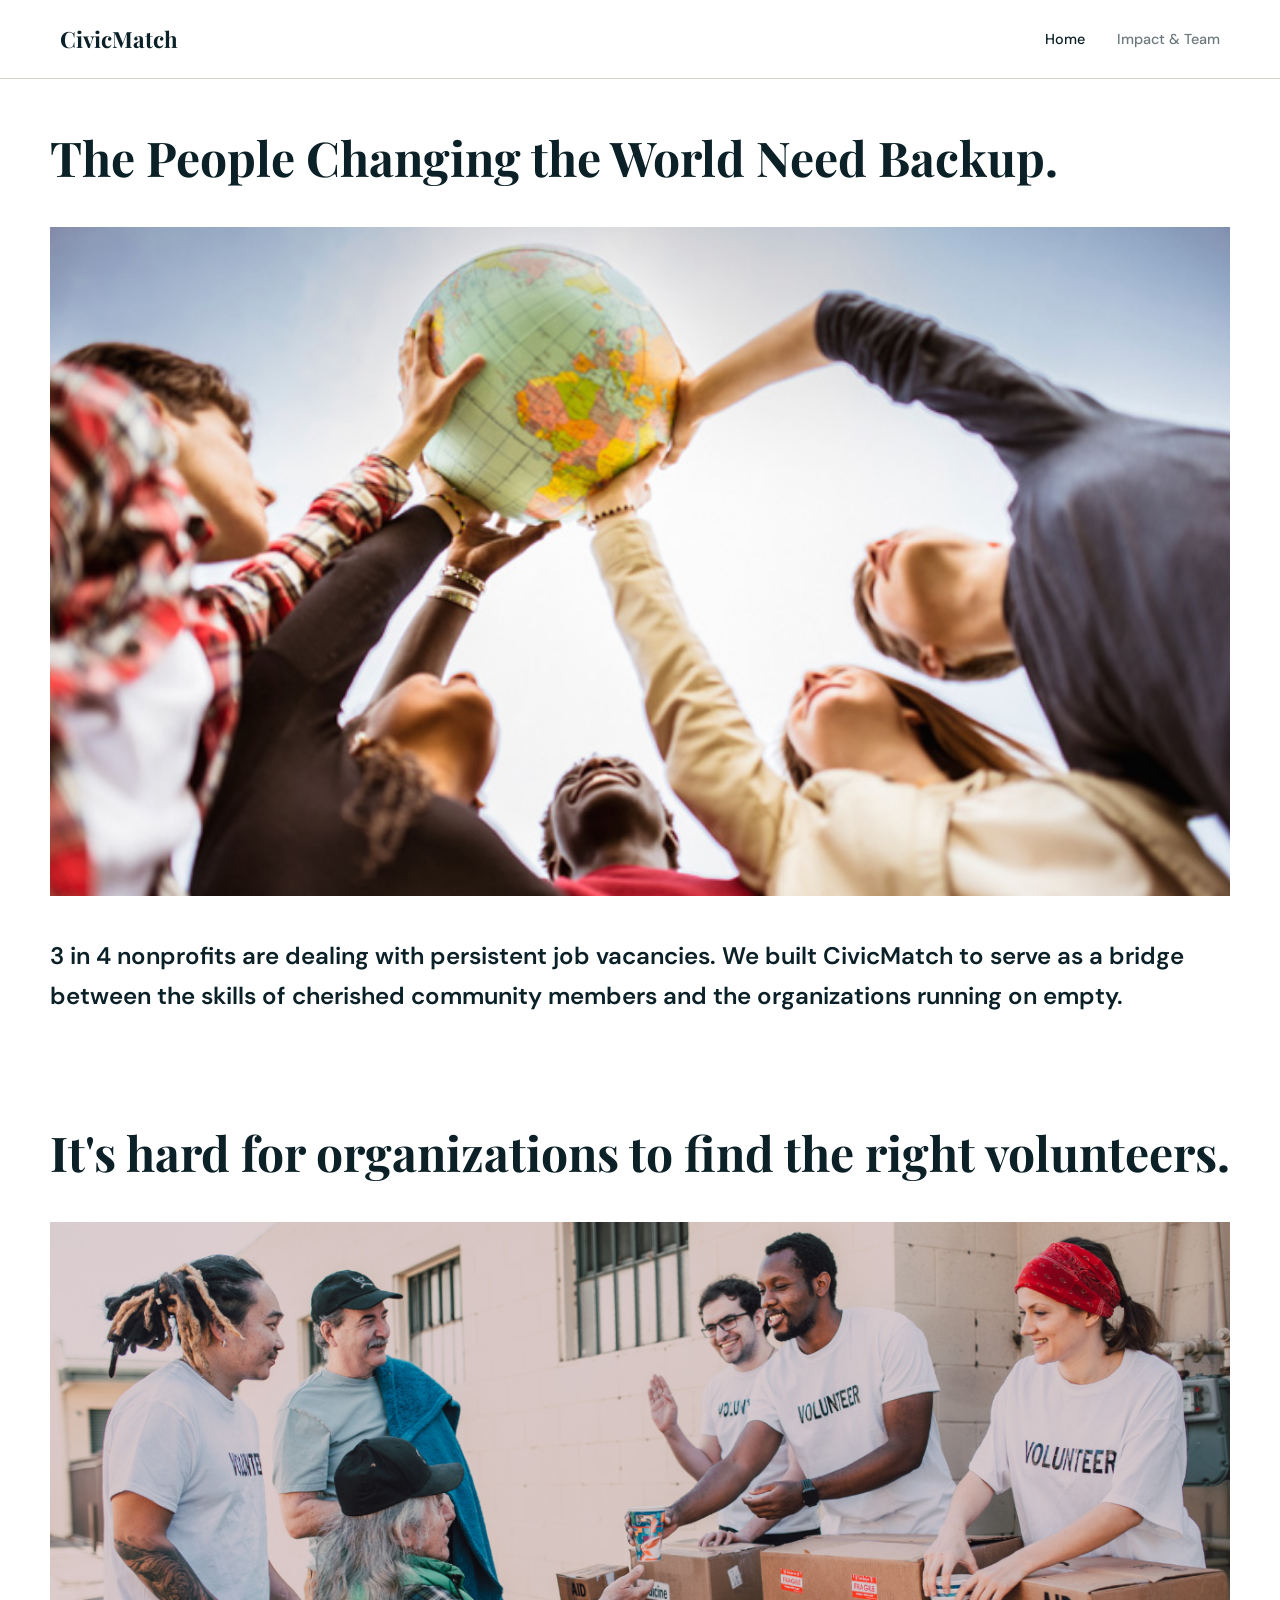
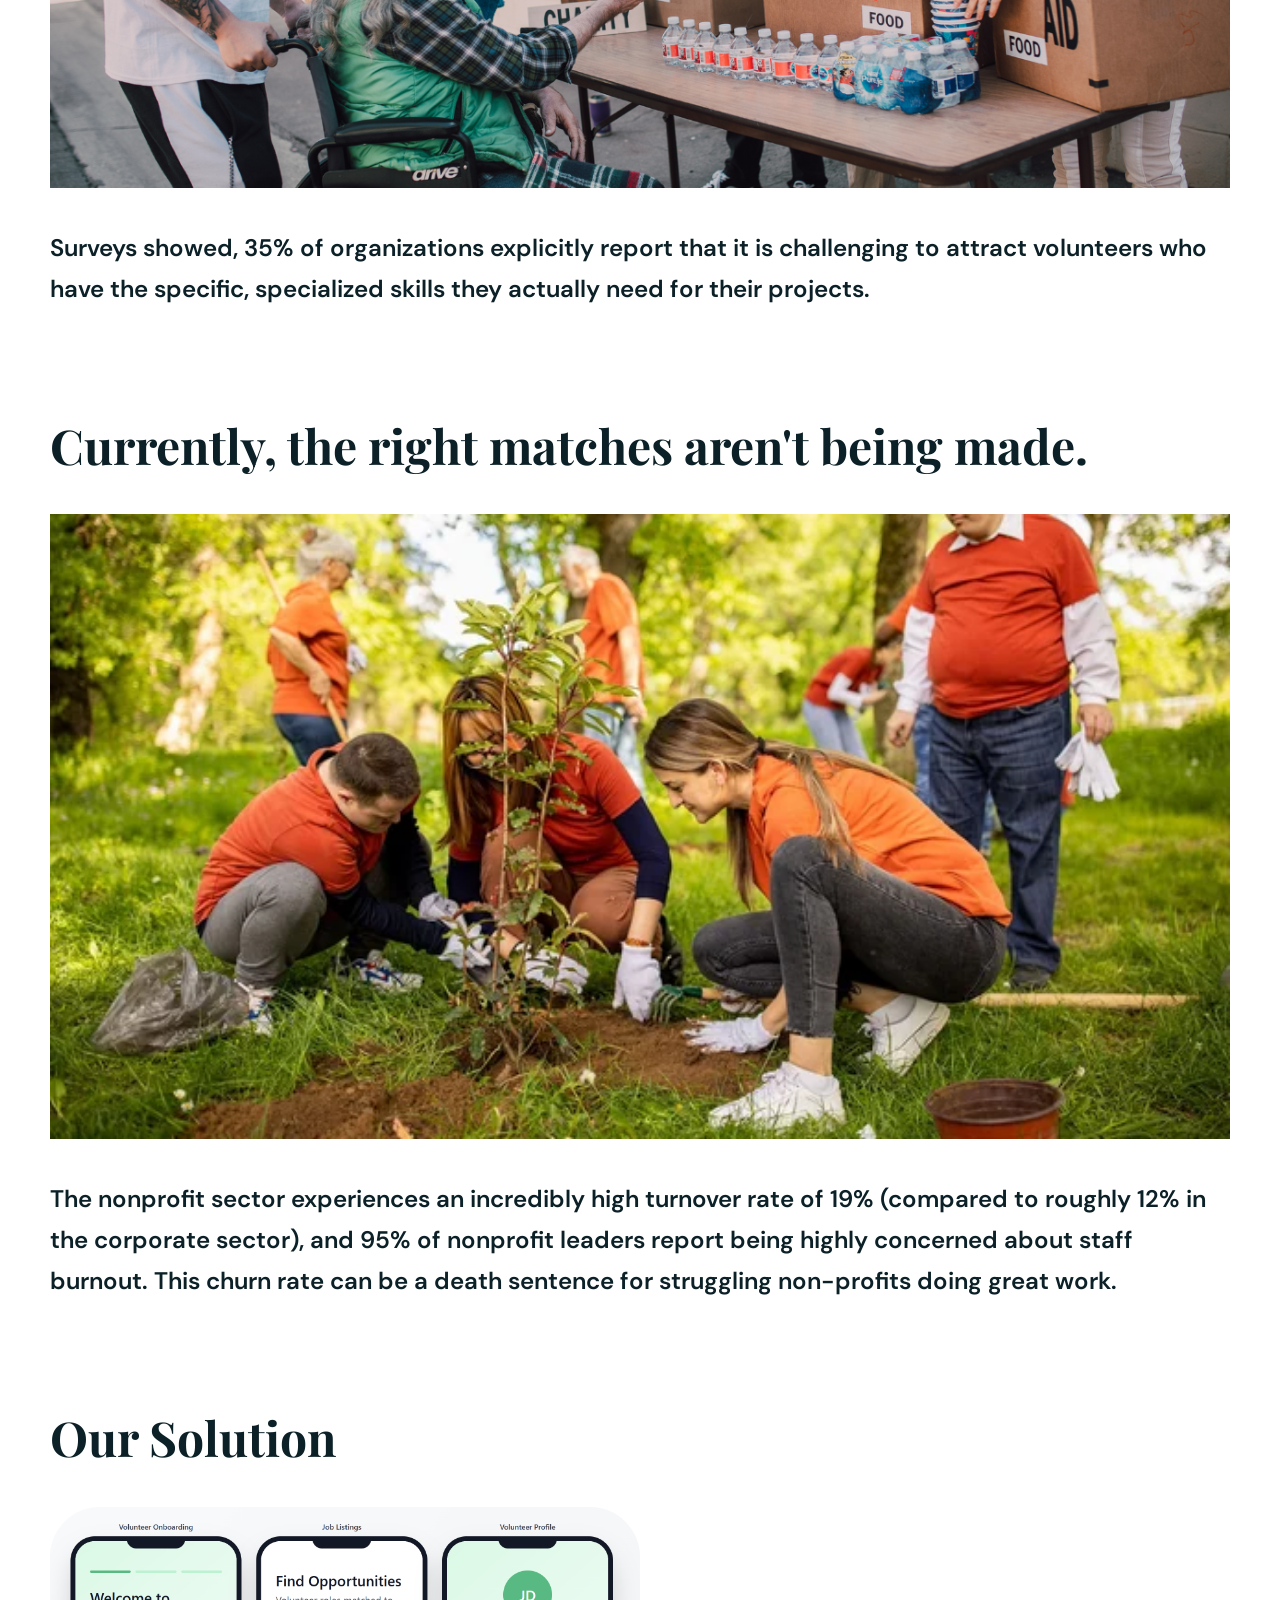
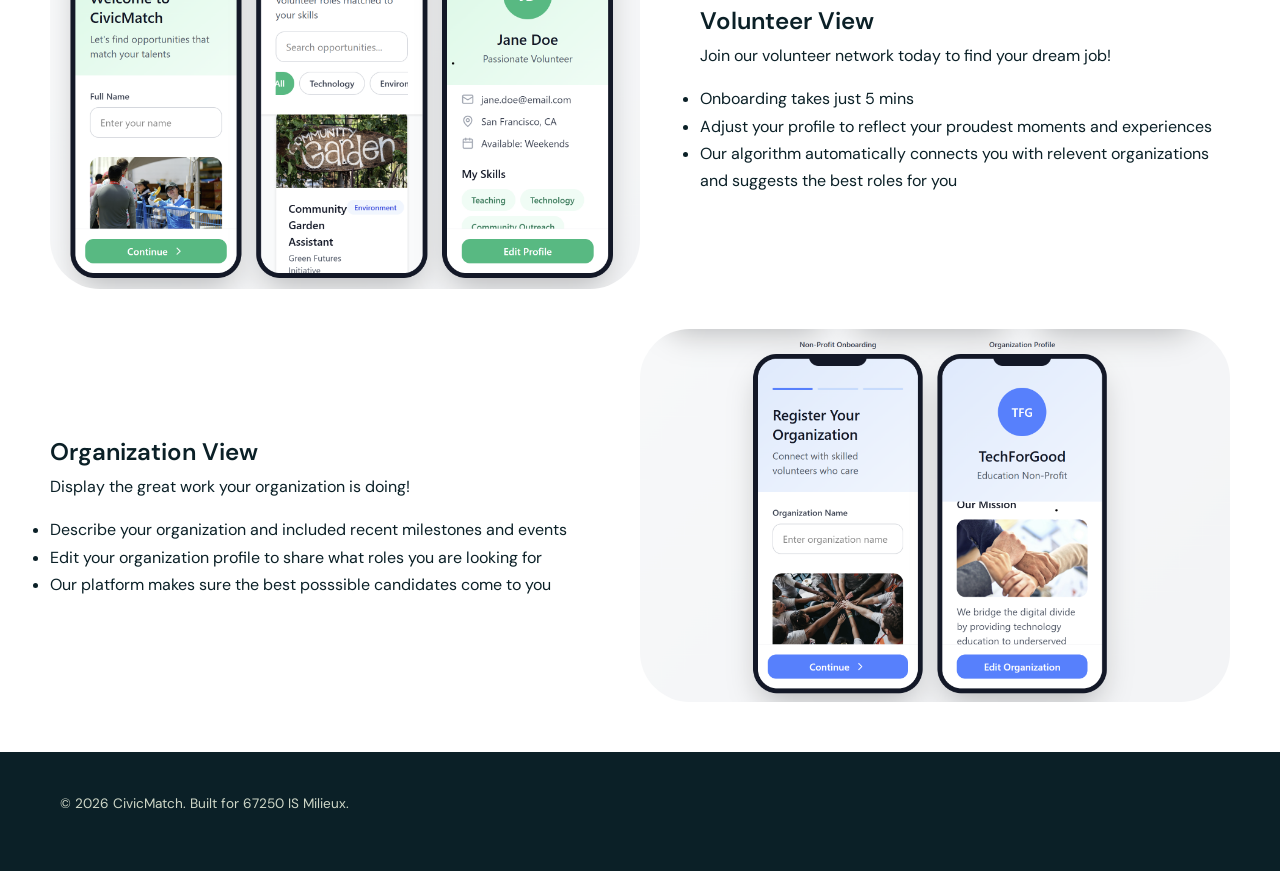
==== commit da0f749c: "problem statement added" ====
--- a/index.html
+++ b/index.html
@@ -21,13 +21,52 @@
   </nav>
 
   <!-- CONTENT -->
-  <h1>Welcome to CivicMatch</h1>
   <div class="wireframes">
-    <p>Problem + wireframe</p>
-    <img class="left" alt="volunteer view" src="./assets/volunteer_view.png"/>
-    <img class="right" alt="org" src="./assets/organization_view.png"/>
+  <h1>The People Changing the World Need Backup.</h1>
+  <img src="./assets/Youth-changing-the-world.png">
+  <h3>3 in 4 nonprofits are dealing with persistent job vacancies. We built CivicMatch to serve as a bridge between the skills of cherished community members and the organizations running on empty.</h3>
+<br>
+
+  <h1>It's hard for organizations to find the right volunteers.</h1>
+ <img src="./assets/find.png">
+  <h3>Surveys showed, 35% of organizations explicitly report that it is challenging to attract volunteers who have the specific, specialized skills they actually need for their projects.</h3>
+  <br>
+
+  <h1>Currently, the right matches aren't being made.</h1>
+  <img src="./assets/match.png">
+  <h3>The nonprofit sector experiences an incredibly high turnover rate of 19% (compared to roughly 12% in the corporate sector), and 95% of nonprofit leaders report being highly concerned about staff burnout. This churn rate can be a death sentence for struggling non-profits doing great work.</h3>
+<br>
+
+  <h1>Our Solution</h1>
+  <div class="wireframe-row">
+    <img alt="volunteer view" src="./assets/volunteer_view.png"/>
+    <div class="text-content">
+      <h3>Volunteer View</h3>
+      <p>Join our volunteer network today to find your dream job!</p>
+      <ul>
+        <li>Onboarding takes just 5 mins</li>
+        <li>Adjust your profile to reflect your proudest moments and experiences</li>
+        <li>Our algorithm automatically connects you with relevent organizations and suggests the best roles for you</li>
+      </ul>
+    </div>
   </div>
-  <div><p>Strategic Analysis and Social Theories</p></div>
 
+  <div class="wireframe-row reverse">
+    <img alt="org" src="./assets/organization_view.png"/>
+    <div class="text-content">
+      <h3>Organization View</h3>
+      <p>Display the great work your organization is doing!</p>
+      <ul>
+        <li>Describe your organization and included recent milestones and events</li>
+        <li>Edit your organization profile to share what roles you are looking for</li>
+        <li>Our platform makes sure the best posssible candidates come to you</li>
+      </ul>
+    </div>
+  </div>
+</div>
+<!-- FOOTER -->
+  <footer class="ip-footer">
+    <p>© 2026 CivicMatch. Built for 67250 IS Milieux.</p>
+  </footer>
 </body>
 </html>
--- a/style.css
+++ b/style.css
@@ -53,25 +53,35 @@
 }
 
 .wireframes {
+  /* font-family: 'DM Sans', sans-serif; */
   display: flex;
   flex-direction: column;
-  width: 100%;
-}
-
-.wireframes img {
-  width: 50vw;
-  height: 70vh;
-  object-fit: contain;
-}
-
-.wireframes .left {
-  align-self: flex-start;
-  border-radius: 25px;
-}
-
-.wireframes .right {
-  align-self: flex-end;
-  border-radius: 25px;
+  gap: 40px; /* Adds vertical space between your two rows */
+  width: 100%;
+  padding: 50px;
+}
+
+/* This creates the side-by-side layout */
+.wireframe-row {
+  display: flex;
+  align-items: center; /* Centers the text vertically with the image */
+  gap: 60px; /* Space between the image and the text */
+}
+
+/* This flips the layout for the second row so the image goes to the right */
+.wireframe-row.reverse {
+  flex-direction: row-reverse;
+}
+
+.wireframe-row img {
+  width: 50%; /* Image takes up half the row */
+  height: auto; 
+  object-fit: cover;
+  border-radius: 50px;
+}
+
+.text-content {
+  width: 50%; /* Text takes up the other half */
 }
 
 /* ── NAV ─────────────────────────────────────────────────────── */
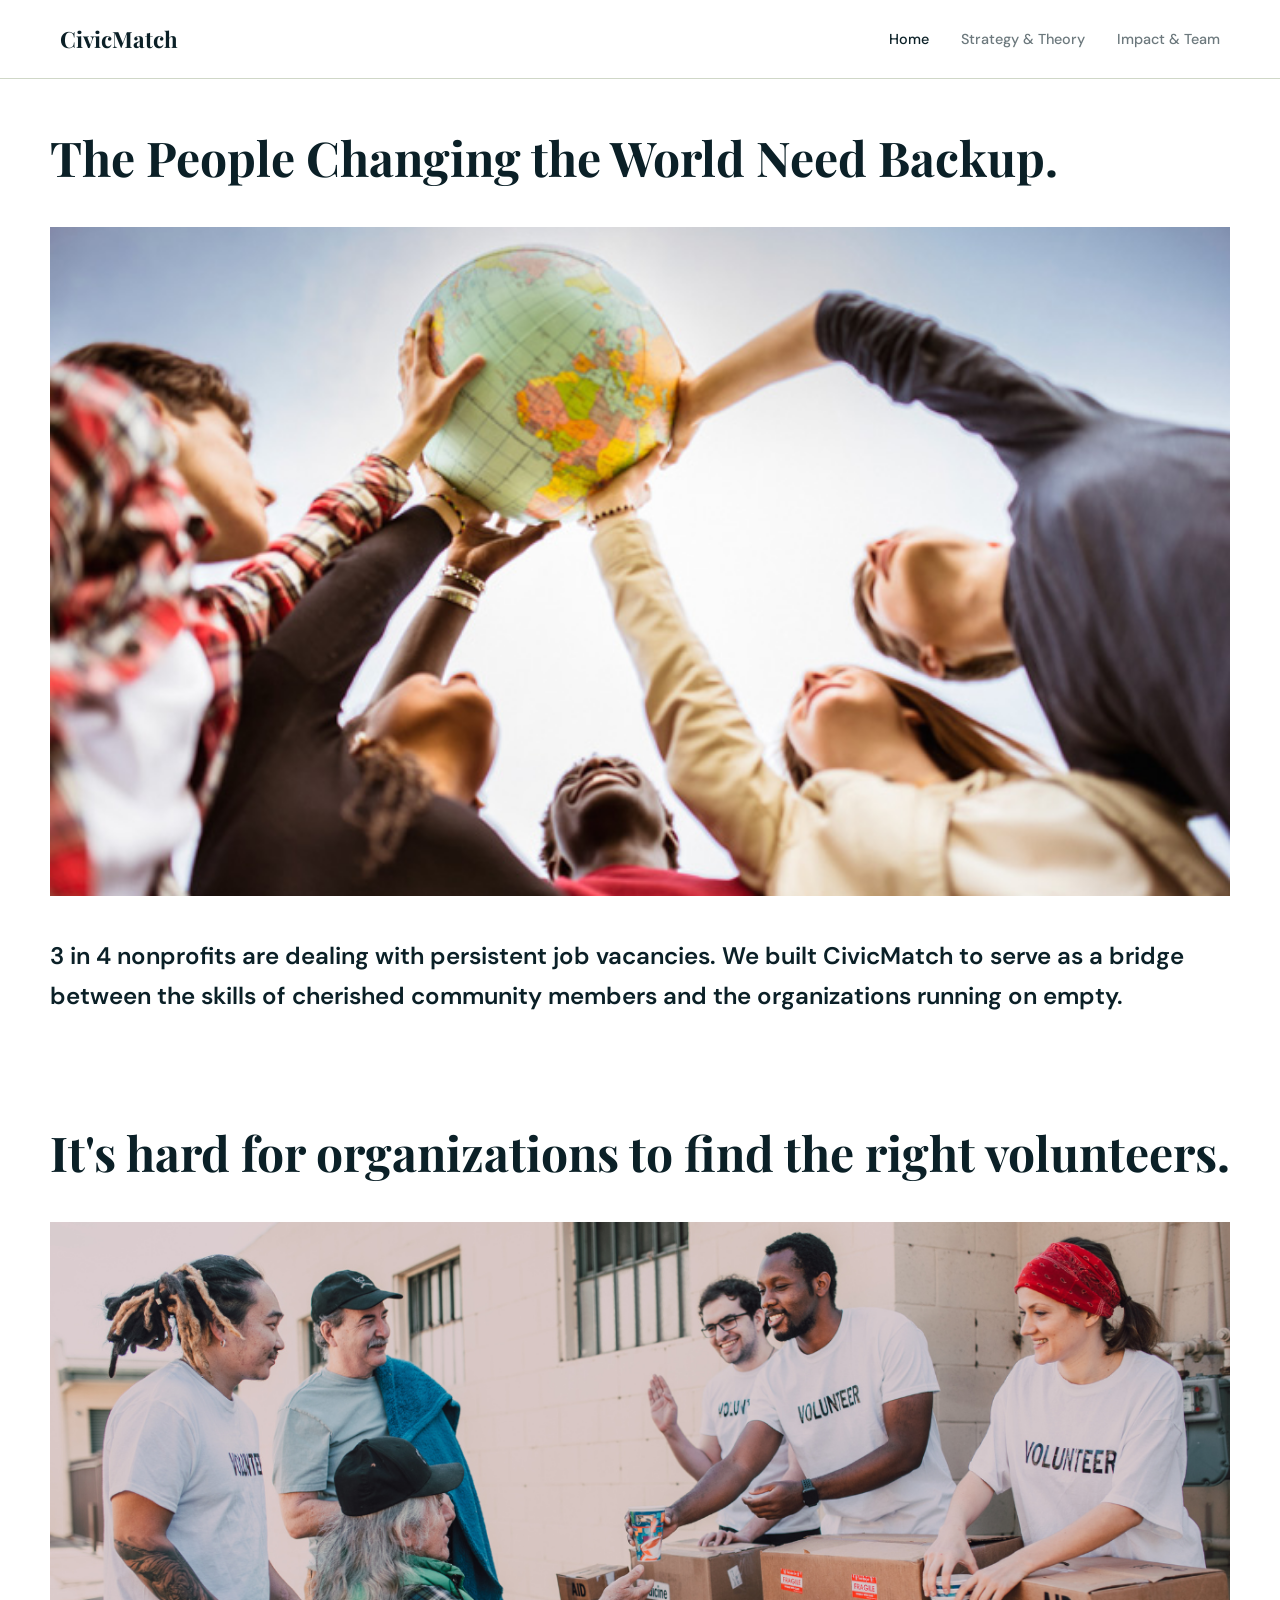
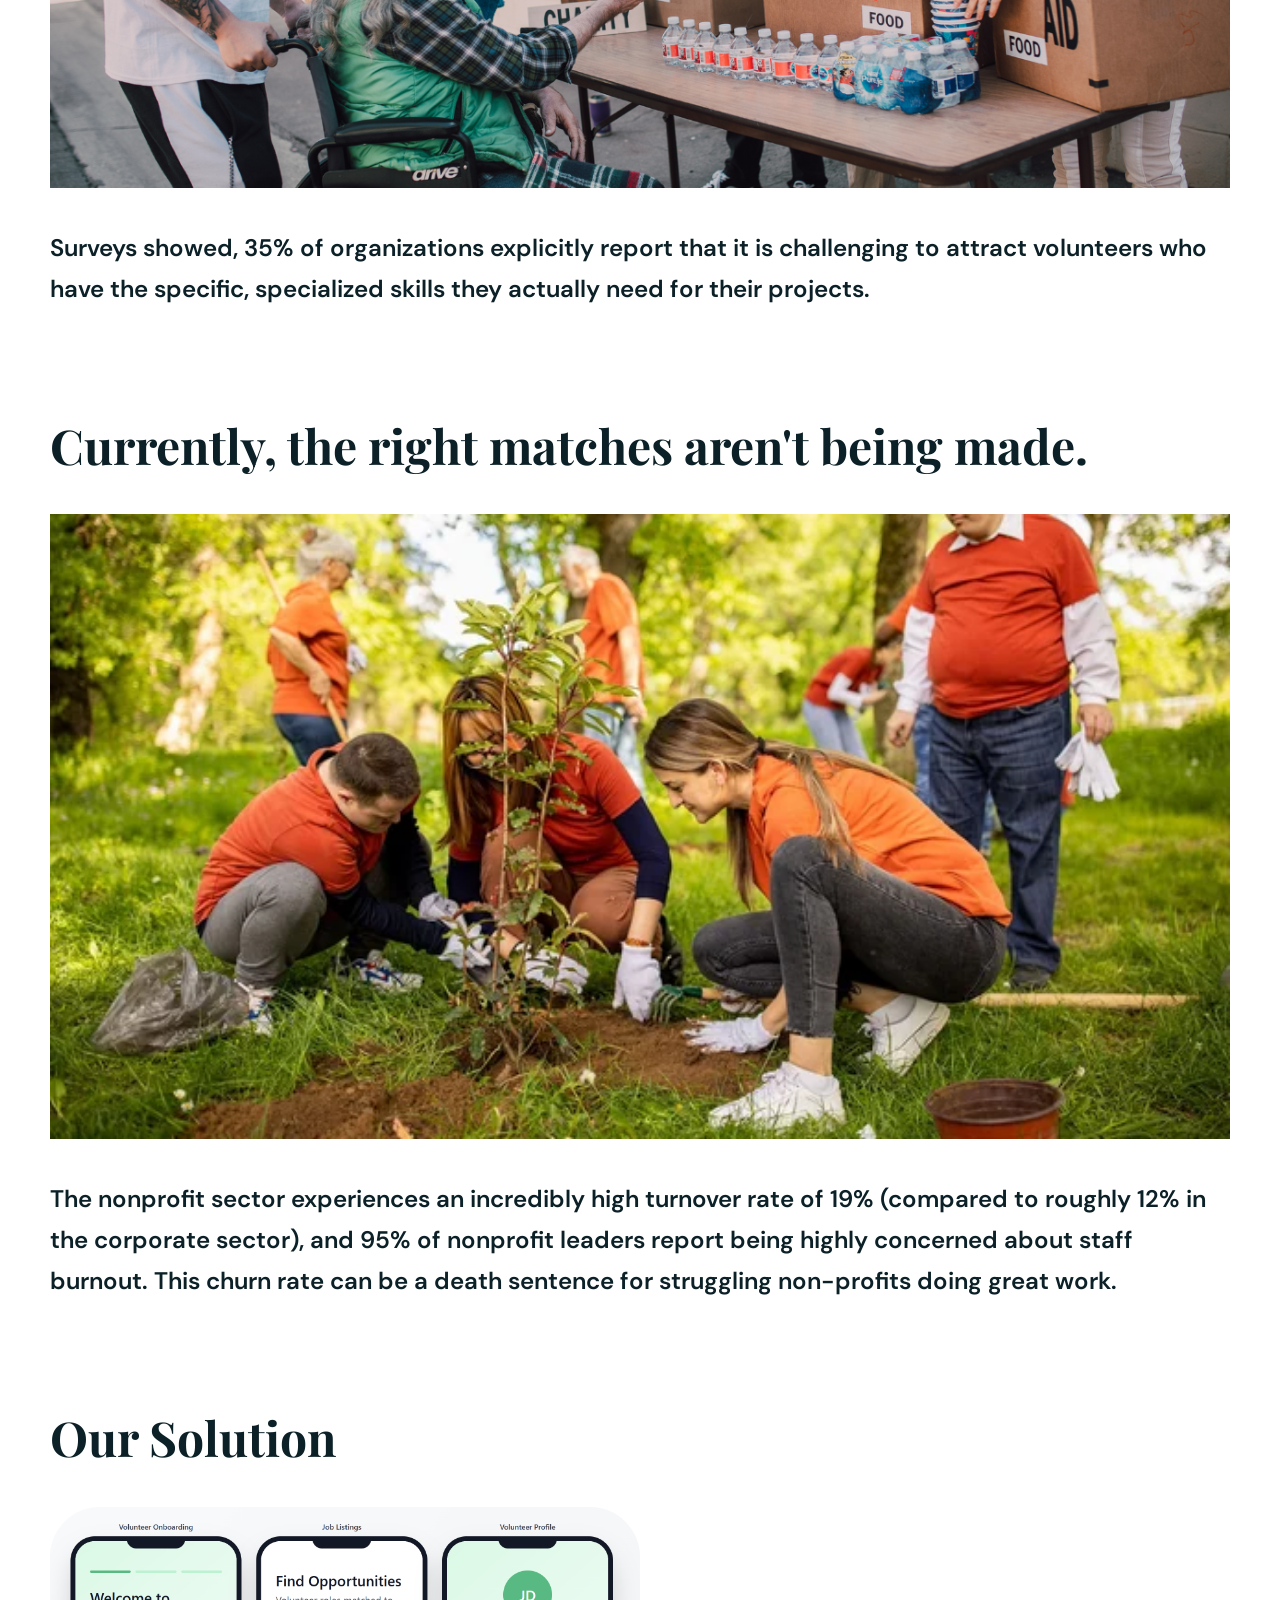
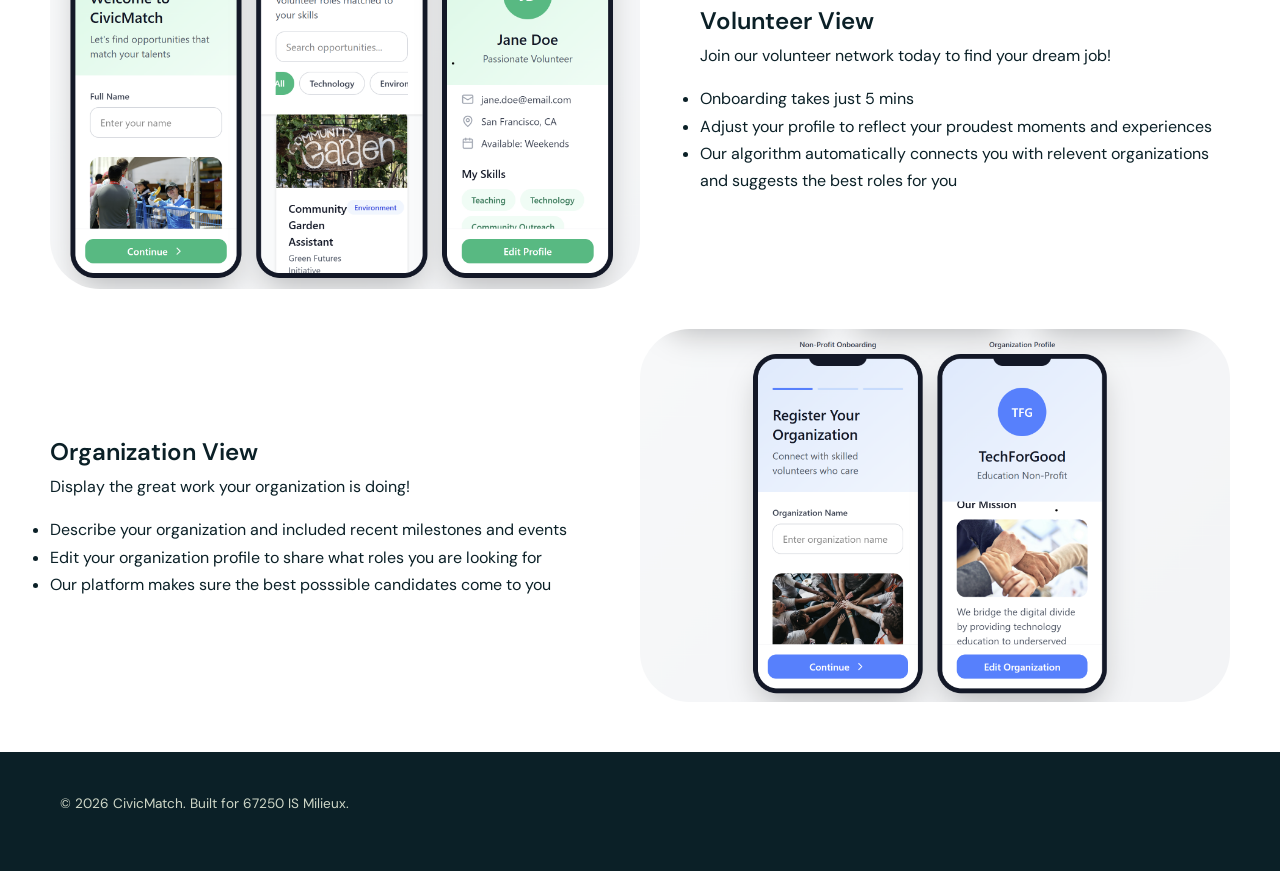
==== commit eb23ac3d: "analysis.html finished, added to each nav bar" ====
--- a/index.html
+++ b/index.html
@@ -16,6 +16,7 @@
     <a class="ip-nav-logo" href="index.html">CivicMatch</a>
     <div class="ip-nav-links">
       <a href="index.html" class="ip-nav-active">Home</a>
+      <a href="analysis.html">Strategy & Theory</a>
       <a href="impact.html">Impact & Team</a>
     </div>
   </nav>
@@ -25,7 +26,7 @@
   <h1>The People Changing the World Need Backup.</h1>
   <img src="./assets/Youth-changing-the-world.png">
   <h3>3 in 4 nonprofits are dealing with persistent job vacancies. We built CivicMatch to serve as a bridge between the skills of cherished community members and the organizations running on empty.</h3>
-<br>
+  <br>
 
   <h1>It's hard for organizations to find the right volunteers.</h1>
  <img src="./assets/find.png">
@@ -35,7 +36,7 @@
   <h1>Currently, the right matches aren't being made.</h1>
   <img src="./assets/match.png">
   <h3>The nonprofit sector experiences an incredibly high turnover rate of 19% (compared to roughly 12% in the corporate sector), and 95% of nonprofit leaders report being highly concerned about staff burnout. This churn rate can be a death sentence for struggling non-profits doing great work.</h3>
-<br>
+  <br>
 
   <h1>Our Solution</h1>
   <div class="wireframe-row">
--- a/style.css
+++ b/style.css
@@ -561,4 +561,221 @@
   background: var(--teal);
   width: 20px;
   border-radius: 999px;
+}
+
+
+/* ------------------------------------------------------ */
+
+
+.an-block {
+  padding: 60px 50px;
+  border-top: 1px solid var(--sage);
+}
+.an-block-alt {
+  background: #f6f9f8;
+}
+.an-eyebrow {
+  font-size: 0.72rem;
+  font-weight: 600;
+  letter-spacing: 0.16em;
+  text-transform: uppercase;
+  color: var(--teal);
+  margin-bottom: 12px;
+}
+.an-block h1 {
+  font-size: 2.2rem;
+  margin-bottom: 20px;
+  max-width: 800px;
+}
+.an-lead {
+  font-size: 1.15rem;
+  color: #444;
+  line-height: 1.8;
+  max-width: 780px;
+  margin-bottom: 0;
+}
+
+
+.an-stats {
+  display: flex;
+  margin: 48px 0;
+  border: 1px solid var(--sage);
+  border-radius: 20px;
+  overflow: hidden;
+}
+.an-stat {
+  flex: 1;
+  padding: 36px 32px;
+  border-right: 1px solid var(--sage);
+  background: #fff;
+}
+.an-stat:last-child { border-right: none; }
+
+.an-stat-num {
+  font-family: 'Playfair Display', serif;
+  font-size: 3rem;
+  font-weight: 700;
+  color: var(--teal);
+  line-height: 1;
+  margin-bottom: 8px;
+}
+.an-stat-label {
+  font-size: 0.9rem;
+  color: #666;
+  line-height: 1.5;
+  margin: 0;
+}
+
+
+.an-chain {
+  display: flex;
+  margin: 48px 0 0 0;
+  border: 1px solid var(--sage);
+  border-radius: 20px;
+  overflow: hidden;
+}
+.an-chain-step {
+  flex: 1;
+  padding: 32px 28px;
+  background: #fff;
+  border-right: 1px solid var(--sage);
+}
+.an-chain-step:last-child { border-right: none; }
+
+.an-chain-step.an-highlight { background: var(--mint); }
+
+.an-chain-num {
+  font-size: 0.65rem;
+  font-weight: 700;
+  letter-spacing: 0.14em;
+  text-transform: uppercase;
+  color: var(--teal);
+  margin-bottom: 8px;
+}
+.an-chain-step h4 { font-size: 0.95rem; color: var(--navy); margin-bottom: 8px; }
+
+.an-chain-step p { font-size: 0.85rem; color: #666; line-height: 1.6; margin: 0; }
+
+.an-chain-badge {
+  display: inline-block;
+  margin-top: 10px;
+  font-size: 0.65rem;
+  font-weight: 700;
+  letter-spacing: 0.1em;
+  text-transform: uppercase;
+  color: var(--teal);
+  border: 1px solid var(--teal);
+  padding: 2px 10px;
+  border-radius: 999px;
+}
+
+
+.an-pillars { display: flex; gap: 24px; margin-top: 48px; }
+
+.an-pillar {
+  flex: 1;
+  border: 1px solid var(--sage);
+  border-radius: 20px;
+  padding: 36px 28px;
+  background: #fff;
+}
+.an-pillar-icon { font-size: 1.8rem; margin-bottom: 14px; }
+
+.an-pillar h4 { font-size: 1rem; color: var(--navy); margin-bottom: 8px; }
+
+.an-pillar p { font-size: 0.9rem; color: #555; line-height: 1.7; margin: 0; }
+
+
+.an-theories { display: flex; flex-direction: column; gap: 32px; margin-top: 48px; }
+
+.an-theory {
+  display: flex;
+  gap: 48px;
+  padding: 40px;
+  border: 1px solid var(--sage);
+  border-radius: 20px;
+  background: #fff;
+  align-items: flex-start;
+}
+.an-theory-meta { min-width: 200px; }
+.an-theory-tag {
+  display: inline-block;
+  font-size: 0.65rem;
+  font-weight: 700;
+  letter-spacing: 0.14em;
+  text-transform: uppercase;
+  color: #fff;
+  background: var(--teal);
+  padding: 3px 10px;
+  border-radius: 999px;
+  margin-bottom: 12px;
+}
+.an-theory h3 {
+  font-family: 'Playfair Display', serif;
+  font-size: 1.3rem;
+  color: var(--navy);
+  line-height: 1.25;
+  margin-bottom: 4px;
+  font-weight: 700;
+}
+.an-theory-cite { font-size: 0.8rem; color: #999; font-style: italic; }
+
+.an-theory-body { flex: 1; font-size: 0.98rem; color: #444; line-height: 1.8; }
+
+.an-theory-body p { margin-bottom: 0.9rem; }
+
+.an-theory-body p:last-child { margin-bottom: 0; }
+
+.an-callout {
+  background: var(--mint);
+  border-left: 3px solid var(--teal);
+  border-radius: 0 10px 10px 0;
+  padding: 14px 18px;
+  margin-top: 16px;
+  font-size: 0.9rem;
+  color: var(--navy);
+  font-weight: 500;
+  line-height: 1.6;
+}
+
+.an-refs { display: flex; flex-direction: column; gap: 16px; margin-top: 40px; }
+
+.an-ref {
+  display: flex;
+  gap: 20px;
+  padding: 24px 28px;
+  border: 1px solid var(--sage);
+  border-radius: 14px;
+  background: #fff;
+  align-items: flex-start;
+}
+.an-ref-num {
+  font-family: 'Playfair Display', serif;
+  font-size: 1.1rem;
+  font-weight: 700;
+  color: var(--teal);
+  min-width: 28px;
+  margin-top: 2px;
+}
+
+.an-ref-body { font-size: 0.9rem; color: #444; line-height: 1.7; margin: 0; }
+
+.an-ref-body strong { color: var(--navy); }
+
+.an-ref-body a { color: var(--teal); word-break: break-all; }
+
+.an-body-text {
+  max-width: 780px;
+  font-size: 1.1rem;
+  color: #444;
+  line-height: 1.8;
+  margin: 40px 0;
+}
+
+.an-body-text p {
+  margin-bottom: 1rem;
+}
+
+.an-body-text p:last-child {
+  margin-bottom: 0;
 }
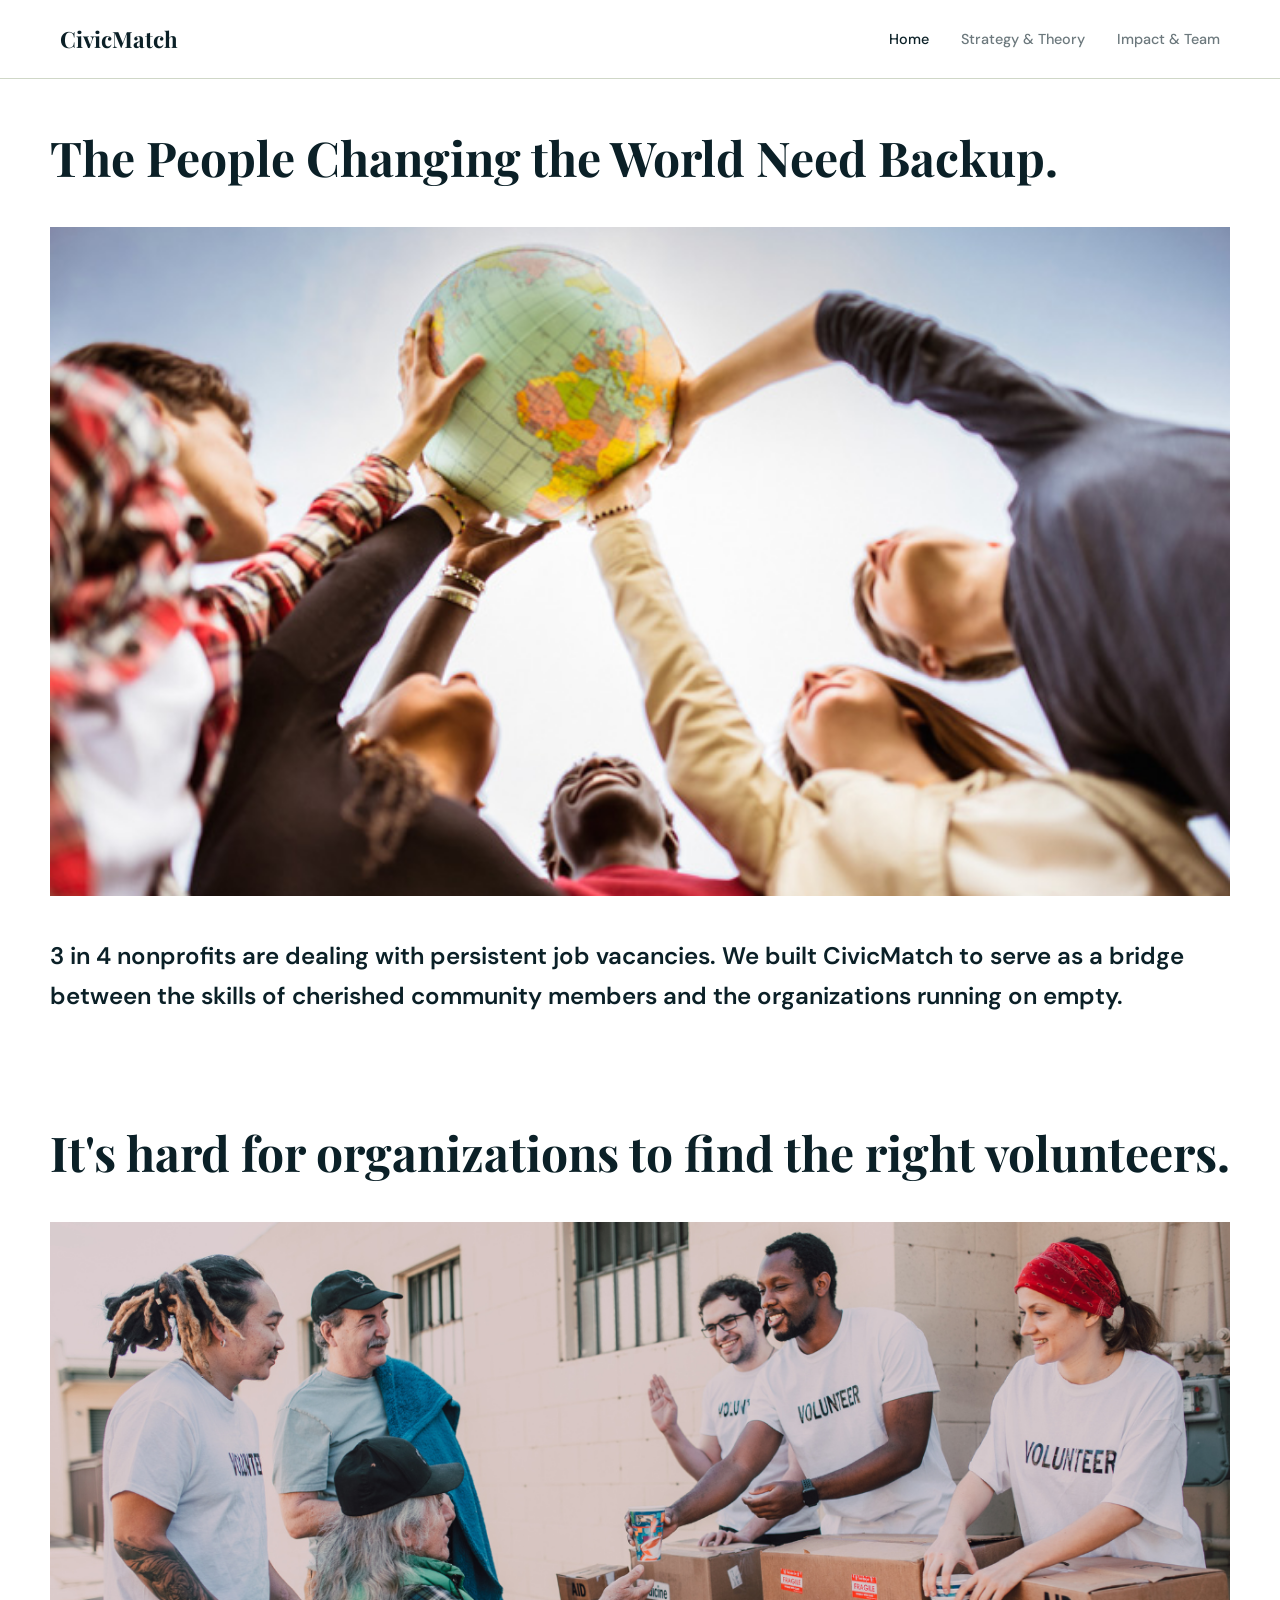
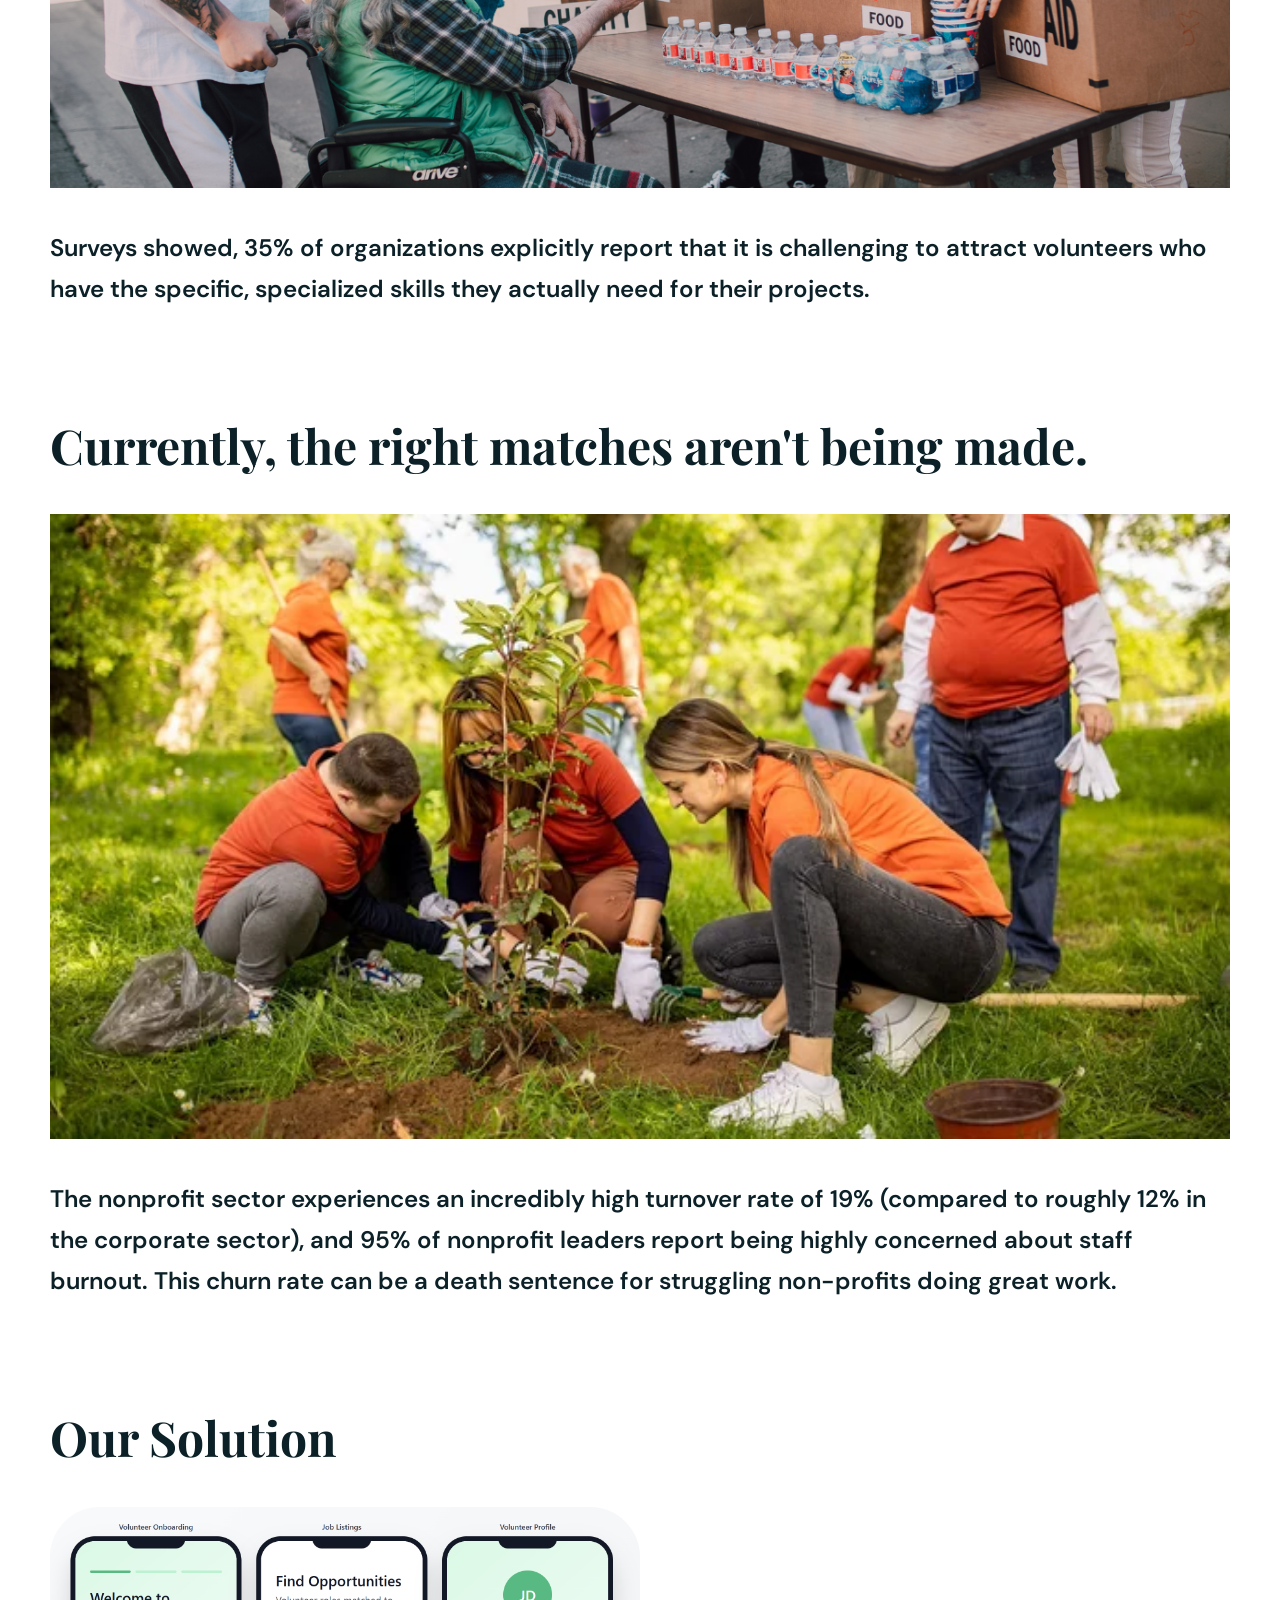
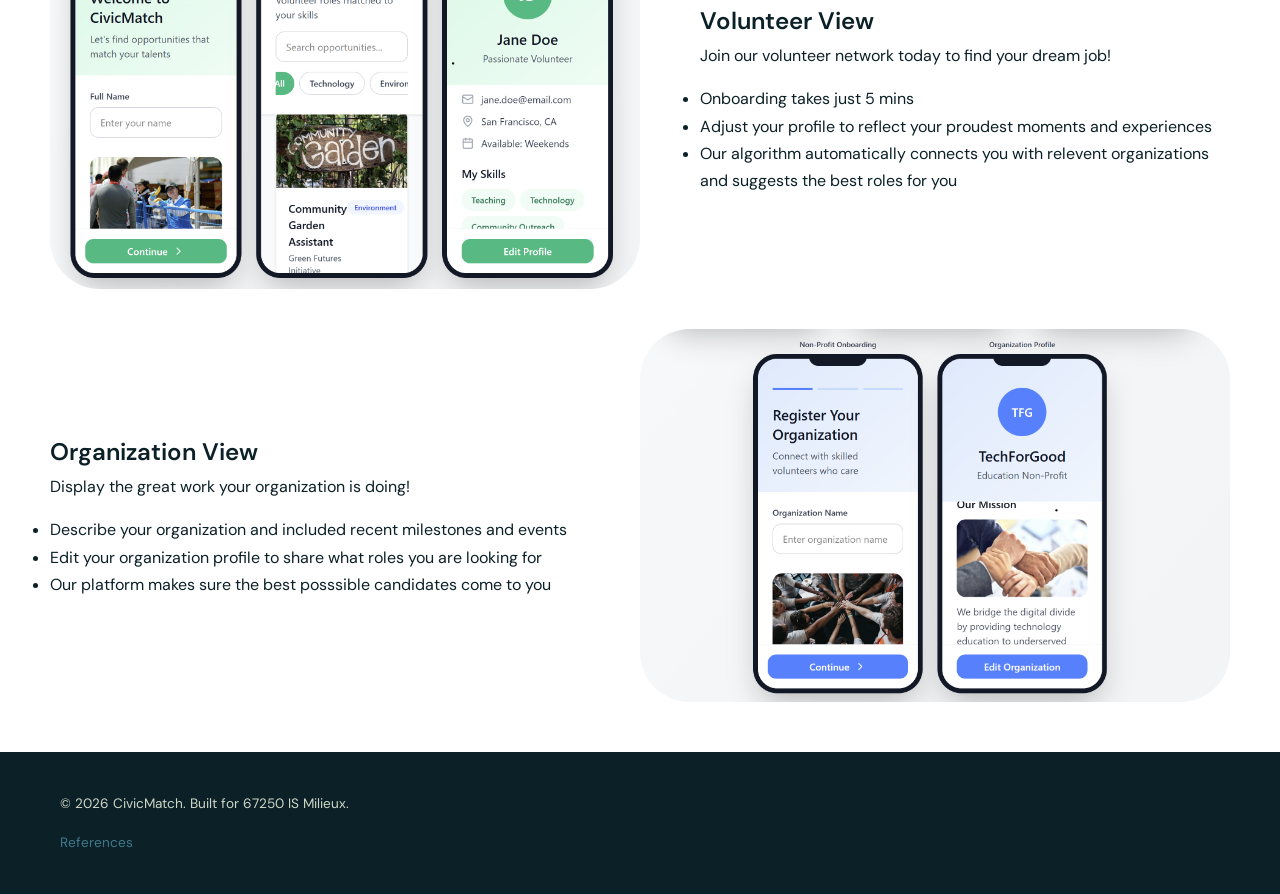
==== commit 2b8f56f5: "added references page to every html" ====
--- a/index.html
+++ b/index.html
@@ -68,6 +68,9 @@
 <!-- FOOTER -->
   <footer class="ip-footer">
     <p>© 2026 CivicMatch. Built for 67250 IS Milieux.</p>
+    <div class="ip-footer-links">
+    <a href="references.html">References</a>
+  </div>
   </footer>
 </body>
 </html>
